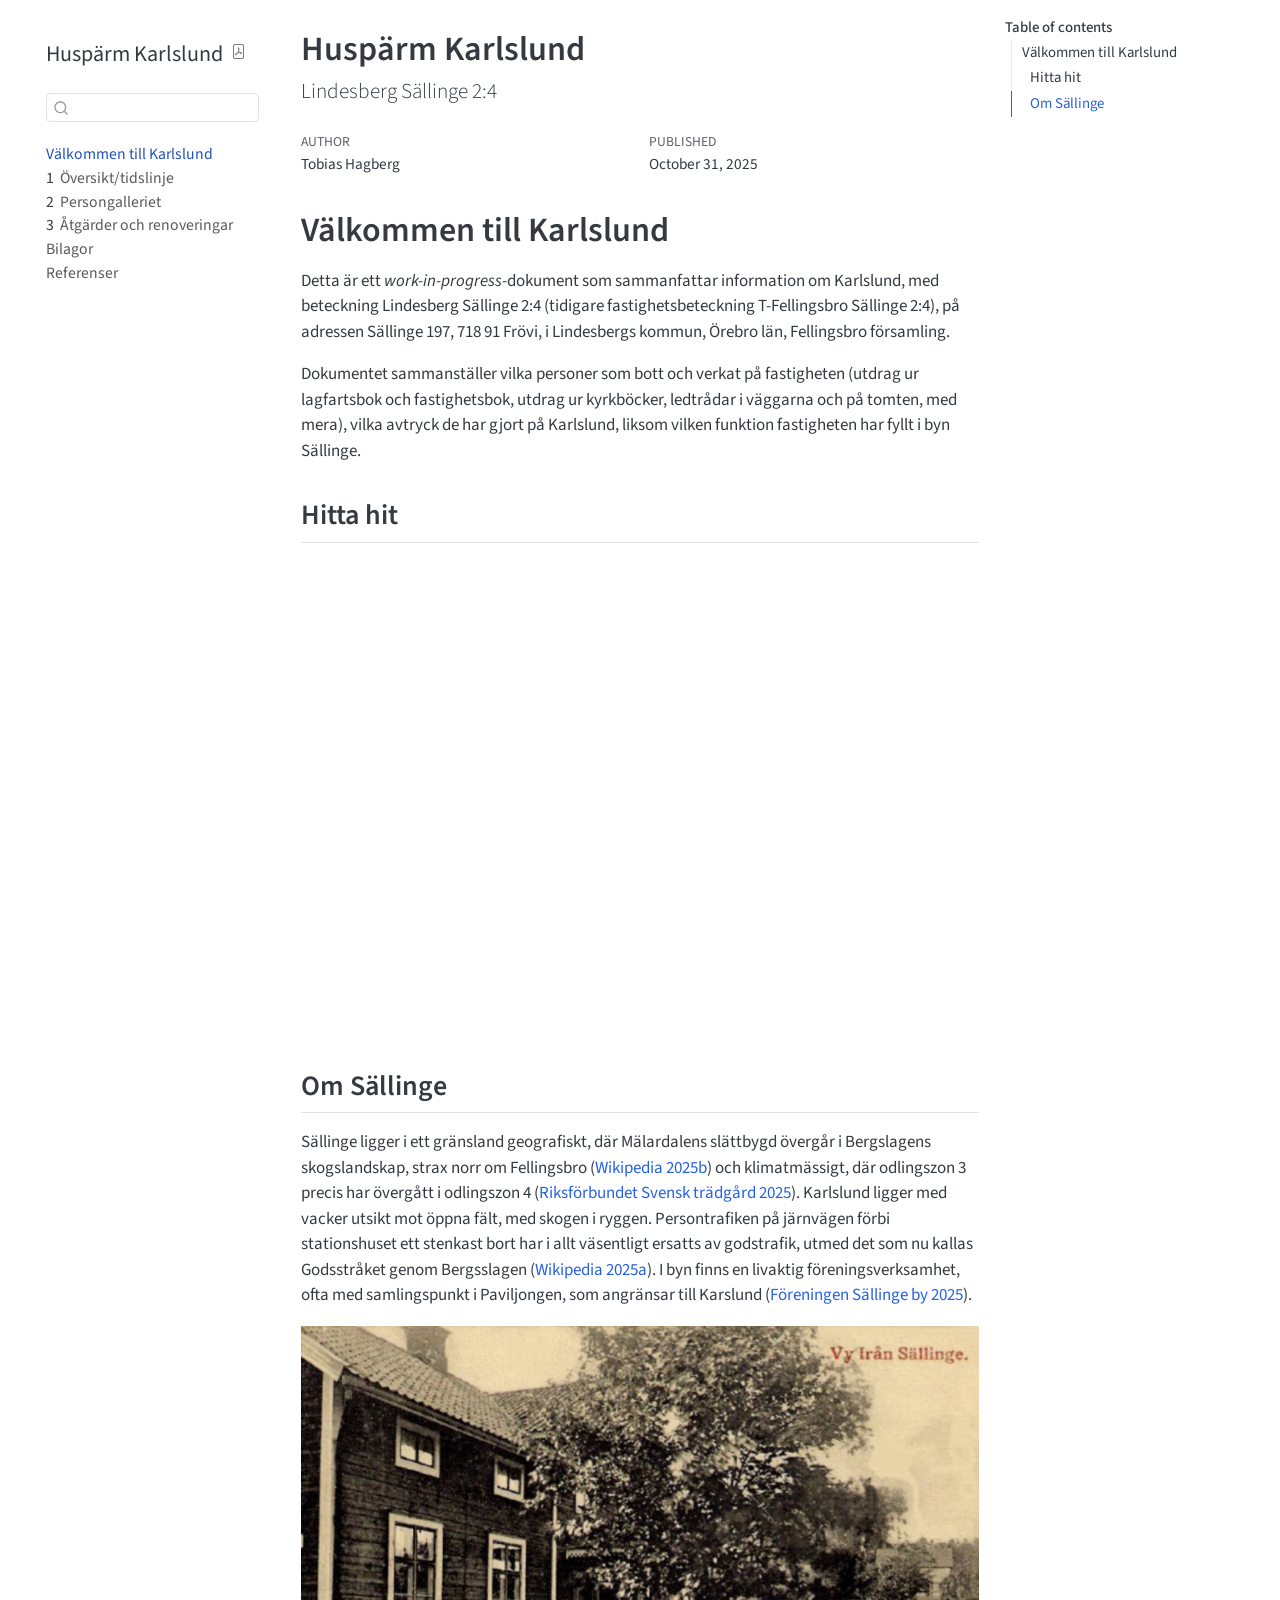
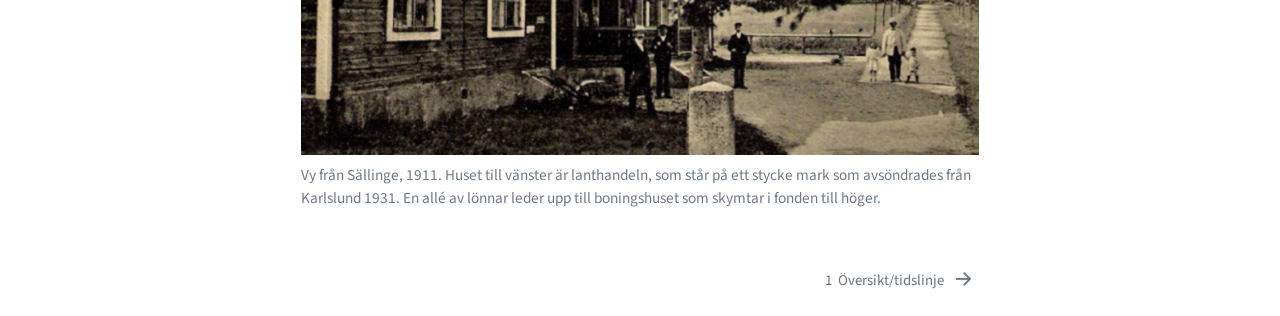
==== docs/index.html @ 137e84d1 "genererar ny docs" ====
<!DOCTYPE html>
<html xmlns="http://www.w3.org/1999/xhtml" lang="en" xml:lang="en"><head>

<meta charset="utf-8">
<meta name="generator" content="quarto-1.8.25">

<meta name="viewport" content="width=device-width, initial-scale=1.0, user-scalable=yes">

<meta name="author" content="Tobias Hagberg">
<meta name="dcterms.date" content="2025-10-31">

<title>Huspärm Karlslund</title>
<style>
code{white-space: pre-wrap;}
span.smallcaps{font-variant: small-caps;}
div.columns{display: flex; gap: min(4vw, 1.5em);}
div.column{flex: auto; overflow-x: auto;}
div.hanging-indent{margin-left: 1.5em; text-indent: -1.5em;}
ul.task-list{list-style: none;}
ul.task-list li input[type="checkbox"] {
  width: 0.8em;
  margin: 0 0.8em 0.2em -1em; /* quarto-specific, see https://github.com/quarto-dev/quarto-cli/issues/4556 */ 
  vertical-align: middle;
}
/* CSS for citations */
div.csl-bib-body { }
div.csl-entry {
  clear: both;
  margin-bottom: 0em;
}
.hanging-indent div.csl-entry {
  margin-left:2em;
  text-indent:-2em;
}
div.csl-left-margin {
  min-width:2em;
  float:left;
}
div.csl-right-inline {
  margin-left:2em;
  padding-left:1em;
}
div.csl-indent {
  margin-left: 2em;
}</style>


<script src="site_libs/quarto-nav/quarto-nav.js"></script>
<script src="site_libs/quarto-nav/headroom.min.js"></script>
<script src="site_libs/clipboard/clipboard.min.js"></script>
<script src="site_libs/quarto-search/autocomplete.umd.js"></script>
<script src="site_libs/quarto-search/fuse.min.js"></script>
<script src="site_libs/quarto-search/quarto-search.js"></script>
<meta name="quarto:offset" content="./">
<link href="./summary.html" rel="next">
<script src="site_libs/quarto-html/quarto.js" type="module"></script>
<script src="site_libs/quarto-html/tabsets/tabsets.js" type="module"></script>
<script src="site_libs/quarto-html/axe/axe-check.js" type="module"></script>
<script src="site_libs/quarto-html/popper.min.js"></script>
<script src="site_libs/quarto-html/tippy.umd.min.js"></script>
<script src="site_libs/quarto-html/anchor.min.js"></script>
<link href="site_libs/quarto-html/tippy.css" rel="stylesheet">
<link href="site_libs/quarto-html/quarto-syntax-highlighting-7b89279ff1a6dce999919e0e67d4d9ec.css" rel="stylesheet" id="quarto-text-highlighting-styles">
<script src="site_libs/bootstrap/bootstrap.min.js"></script>
<link href="site_libs/bootstrap/bootstrap-icons.css" rel="stylesheet">
<link href="site_libs/bootstrap/bootstrap-0dd2bd5de344125cf763a379ddc3eb04.min.css" rel="stylesheet" append-hash="true" id="quarto-bootstrap" data-mode="light">
<script id="quarto-search-options" type="application/json">{
  "location": "sidebar",
  "copy-button": false,
  "collapse-after": 3,
  "panel-placement": "start",
  "type": "textbox",
  "limit": 50,
  "keyboard-shortcut": [
    "f",
    "/",
    "s"
  ],
  "show-item-context": false,
  "language": {
    "search-no-results-text": "No results",
    "search-matching-documents-text": "matching documents",
    "search-copy-link-title": "Copy link to search",
    "search-hide-matches-text": "Hide additional matches",
    "search-more-match-text": "more match in this document",
    "search-more-matches-text": "more matches in this document",
    "search-clear-button-title": "Clear",
    "search-text-placeholder": "",
    "search-detached-cancel-button-title": "Cancel",
    "search-submit-button-title": "Submit",
    "search-label": "Search"
  }
}</script>


</head>

<body class="nav-sidebar floating quarto-light">

<div id="quarto-search-results"></div>
  <header id="quarto-header" class="headroom fixed-top">
  <nav class="quarto-secondary-nav">
    <div class="container-fluid d-flex">
      <button type="button" class="quarto-btn-toggle btn" data-bs-toggle="collapse" role="button" data-bs-target=".quarto-sidebar-collapse-item" aria-controls="quarto-sidebar" aria-expanded="false" aria-label="Toggle sidebar navigation" onclick="if (window.quartoToggleHeadroom) { window.quartoToggleHeadroom(); }">
        <i class="bi bi-layout-text-sidebar-reverse"></i>
      </button>
        <nav class="quarto-page-breadcrumbs" aria-label="breadcrumb"><ol class="breadcrumb"><li class="breadcrumb-item"><a href="./index.html">Välkommen till Karlslund</a></li></ol></nav>
        <a class="flex-grow-1" role="navigation" data-bs-toggle="collapse" data-bs-target=".quarto-sidebar-collapse-item" aria-controls="quarto-sidebar" aria-expanded="false" aria-label="Toggle sidebar navigation" onclick="if (window.quartoToggleHeadroom) { window.quartoToggleHeadroom(); }">      
        </a>
      <button type="button" class="btn quarto-search-button" aria-label="Search" onclick="window.quartoOpenSearch();">
        <i class="bi bi-search"></i>
      </button>
    </div>
  </nav>
</header>
<!-- content -->
<div id="quarto-content" class="quarto-container page-columns page-rows-contents page-layout-article">
<!-- sidebar -->
  <nav id="quarto-sidebar" class="sidebar collapse collapse-horizontal quarto-sidebar-collapse-item sidebar-navigation floating overflow-auto">
    <div class="pt-lg-2 mt-2 text-left sidebar-header sidebar-header-stacked">
      <a href="./index.html" class="sidebar-logo-link">
      </a>
    <div class="sidebar-title mb-0 py-0">
      <a href="./">Huspärm Karlslund</a> 
        <div class="sidebar-tools-main">
    <a href="./Huspärm-Karlslund.pdf" title="Download PDF" class="quarto-navigation-tool px-1" aria-label="Download PDF"><i class="bi bi-file-pdf"></i></a>
</div>
    </div>
      </div>
        <div class="mt-2 flex-shrink-0 align-items-center">
        <div class="sidebar-search">
        <div id="quarto-search" class="" title="Search"></div>
        </div>
        </div>
    <div class="sidebar-menu-container"> 
    <ul class="list-unstyled mt-1">
        <li class="sidebar-item">
  <div class="sidebar-item-container"> 
  <a href="./index.html" class="sidebar-item-text sidebar-link active">
 <span class="menu-text">Välkommen till Karlslund</span></a>
  </div>
</li>
        <li class="sidebar-item">
  <div class="sidebar-item-container"> 
  <a href="./summary.html" class="sidebar-item-text sidebar-link">
 <span class="menu-text"><span class="chapter-number">1</span>&nbsp; <span class="chapter-title">Översikt/tidslinje</span></span></a>
  </div>
</li>
        <li class="sidebar-item">
  <div class="sidebar-item-container"> 
  <a href="./persongalleri.html" class="sidebar-item-text sidebar-link">
 <span class="menu-text"><span class="chapter-number">2</span>&nbsp; <span class="chapter-title">Persongalleriet</span></span></a>
  </div>
</li>
        <li class="sidebar-item">
  <div class="sidebar-item-container"> 
  <a href="./renovering.html" class="sidebar-item-text sidebar-link">
 <span class="menu-text"><span class="chapter-number">3</span>&nbsp; <span class="chapter-title">Åtgärder och renoveringar</span></span></a>
  </div>
</li>
        <li class="sidebar-item">
  <div class="sidebar-item-container"> 
  <a href="./bilagor.html" class="sidebar-item-text sidebar-link">
 <span class="menu-text">Bilagor</span></a>
  </div>
</li>
        <li class="sidebar-item">
  <div class="sidebar-item-container"> 
  <a href="./references.html" class="sidebar-item-text sidebar-link">
 <span class="menu-text">Referenser</span></a>
  </div>
</li>
    </ul>
    </div>
</nav>
<div id="quarto-sidebar-glass" class="quarto-sidebar-collapse-item" data-bs-toggle="collapse" data-bs-target=".quarto-sidebar-collapse-item"></div>
<!-- margin-sidebar -->
    <div id="quarto-margin-sidebar" class="sidebar margin-sidebar">
        <nav id="TOC" role="doc-toc" class="toc-active">
    <h2 id="toc-title">Table of contents</h2>
   
  <ul>
  <li><a href="#välkommen-till-karlslund" id="toc-välkommen-till-karlslund" class="nav-link active" data-scroll-target="#välkommen-till-karlslund">Välkommen till Karlslund</a>
  <ul class="collapse">
  <li><a href="#hitta-hit" id="toc-hitta-hit" class="nav-link" data-scroll-target="#hitta-hit">Hitta hit</a></li>
  <li><a href="#om-sällinge" id="toc-om-sällinge" class="nav-link" data-scroll-target="#om-sällinge">Om Sällinge</a></li>
  </ul></li>
  </ul>
</nav>
    </div>
<!-- main -->
<main class="content" id="quarto-document-content">

<header id="title-block-header" class="quarto-title-block default">
<div class="quarto-title">
<h1 class="title">Huspärm Karlslund</h1>
<p class="subtitle lead">Lindesberg Sällinge 2:4</p>
</div>



<div class="quarto-title-meta">

    <div>
    <div class="quarto-title-meta-heading">Author</div>
    <div class="quarto-title-meta-contents">
             <p>Tobias Hagberg </p>
          </div>
  </div>
    
    <div>
    <div class="quarto-title-meta-heading">Published</div>
    <div class="quarto-title-meta-contents">
      <p class="date">October 31, 2025</p>
    </div>
  </div>
  
    
  </div>
  


</header>


<section id="välkommen-till-karlslund" class="level1 unnumbered">
<h1 class="unnumbered">Välkommen till Karlslund</h1>
<p>Detta är ett <em>work-in-progress</em>-dokument som sammanfattar information om Karlslund, med beteckning Lindesberg Sällinge 2:4 (tidigare fastighetsbeteckning T-Fellingsbro Sällinge 2:4), på adressen Sällinge 197, 718 91 Frövi, i Lindesbergs kommun, Örebro län, Fellingsbro församling.</p>
<p>Dokumentet sammanställer vilka personer som bott och verkat på fastigheten (utdrag ur lagfartsbok och fastighetsbok, utdrag ur kyrkböcker, ledtrådar i väggarna och på tomten, med mera), vilka avtryck de har gjort på Karlslund, liksom vilken funktion fastigheten har fyllt i byn Sällinge.</p>
<section id="hitta-hit" class="level2">
<h2 class="anchored" data-anchor-id="hitta-hit">Hitta hit</h2>
<iframe src="https://www.google.com/maps/embed?pb=!1m18!1m12!1m3!1d2023.4321829736912!2d15.491054977289245!3d59.52589117471012!2m3!1f0!2f0!3f0!3m2!1i1024!2i768!4f13.1!3m3!1m2!1s0x465c312849762a61%3A0x6f10d16b6238a952!2sS%C3%A4llinge%20197%2C%20718%2091%20Fr%C3%B6vi!5e0!3m2!1ssv!2sse!4v1763308035509!5m2!1ssv!2sse" width="600" height="450" style="border:0;" allowfullscreen="" loading="lazy" referrerpolicy="no-referrer-when-downgrade">
</iframe>
</section>
<section id="om-sällinge" class="level2">
<h2 class="anchored" data-anchor-id="om-sällinge">Om Sällinge</h2>
<p>Sällinge ligger i ett gränsland geografiskt, där Mälardalens slättbygd övergår i Bergslagens skogslandskap, strax norr om Fellingsbro <span class="citation" data-cites="wikipedia">(<a href="references.html#ref-wikipedia" role="doc-biblioref">Wikipedia 2025b</a>)</span> och klimatmässigt, där odlingszon 3 precis har övergått i odlingszon 4 <span class="citation" data-cites="zonkartan">(<a href="references.html#ref-zonkartan" role="doc-biblioref">Riksförbundet Svensk trädgård 2025</a>)</span>. Karlslund ligger med vacker utsikt mot öppna fält, med skogen i ryggen. Persontrafiken på järnvägen förbi stationshuset ett stenkast bort har i allt väsentligt ersatts av godstrafik, utmed det som nu kallas Godsstråket genom Bergsslagen <span class="citation" data-cites="gods">(<a href="references.html#ref-gods" role="doc-biblioref">Wikipedia 2025a</a>)</span>. I byn finns en livaktig föreningsverksamhet, ofta med samlingspunkt i Paviljongen, som angränsar till Karslund <span class="citation" data-cites="paviljongen">(<a href="references.html#ref-paviljongen" role="doc-biblioref">Föreningen Sällinge by 2025</a>)</span>.</p>
<div class="quarto-figure quarto-figure-center">
<figure class="figure">
<p><img src="cover.png" class="img-fluid figure-img"></p>
<figcaption>Vy från Sällinge, 1911. Huset till vänster är lanthandeln, som står på ett stycke mark som avsöndrades från Karlslund 1931. En allé av lönnar leder upp till boningshuset som skymtar i fonden till höger.</figcaption>
</figure>
</div>


<div id="refs" class="references csl-bib-body hanging-indent" data-entry-spacing="0" role="list" style="display: none">
<div id="ref-paviljongen" class="csl-entry" role="listitem">
Föreningen Sällinge by. 2025. <span>“Sällinge by – Natur, Kultur, Fritid.”</span> <a href="https://www.sallingeby.se/">https://www.sallingeby.se/</a>.
</div>
<div id="ref-zonkartan" class="csl-entry" role="listitem">
Riksförbundet Svensk trädgård. 2025. <span>“Digitala Zonkartan – Hitta Din Odlingszon!”</span> <a href="https://svensktradgard.se/tradgardsrad/zonkartan/digitala-zonkartan/">https://svensktradgard.se/tradgardsrad/zonkartan/digitala-zonkartan/</a>.
</div>
<div id="ref-gods" class="csl-entry" role="listitem">
Wikipedia. 2025a. <span>“Godsstråket Genom Bergslagen – Wikipedia<span>,</span>”</span> <a href="https:////sv.wikipedia.org/w/index.php?title=Godsstr%C3%A5ket_genom_Bergslagen&amp;oldid=57852558">//sv.wikipedia.org/w/index.php?title=Godsstr%C3%A5ket_genom_Bergslagen&amp;oldid=57852558</a>.
</div>
<div id="ref-wikipedia" class="csl-entry" role="listitem">
———. 2025b. <span>“Sällinge – Wikipedia<span>,</span>”</span> <a href="https:////sv.wikipedia.org/w/index.php?title=S%C3%A4llinge&amp;oldid=57843366">//sv.wikipedia.org/w/index.php?title=S%C3%A4llinge&amp;oldid=57843366</a>.
</div>
</div>
</section>
</section>

</main> <!-- /main -->
<script id="quarto-html-after-body" type="application/javascript">
  window.document.addEventListener("DOMContentLoaded", function (event) {
    const icon = "";
    const anchorJS = new window.AnchorJS();
    anchorJS.options = {
      placement: 'right',
      icon: icon
    };
    anchorJS.add('.anchored');
    const isCodeAnnotation = (el) => {
      for (const clz of el.classList) {
        if (clz.startsWith('code-annotation-')) {                     
          return true;
        }
      }
      return false;
    }
    const onCopySuccess = function(e) {
      // button target
      const button = e.trigger;
      // don't keep focus
      button.blur();
      // flash "checked"
      button.classList.add('code-copy-button-checked');
      var currentTitle = button.getAttribute("title");
      button.setAttribute("title", "Copied!");
      let tooltip;
      if (window.bootstrap) {
        button.setAttribute("data-bs-toggle", "tooltip");
        button.setAttribute("data-bs-placement", "left");
        button.setAttribute("data-bs-title", "Copied!");
        tooltip = new bootstrap.Tooltip(button, 
          { trigger: "manual", 
            customClass: "code-copy-button-tooltip",
            offset: [0, -8]});
        tooltip.show();    
      }
      setTimeout(function() {
        if (tooltip) {
          tooltip.hide();
          button.removeAttribute("data-bs-title");
          button.removeAttribute("data-bs-toggle");
          button.removeAttribute("data-bs-placement");
        }
        button.setAttribute("title", currentTitle);
        button.classList.remove('code-copy-button-checked');
      }, 1000);
      // clear code selection
      e.clearSelection();
    }
    const getTextToCopy = function(trigger) {
      const outerScaffold = trigger.parentElement.cloneNode(true);
      const codeEl = outerScaffold.querySelector('code');
      for (const childEl of codeEl.children) {
        if (isCodeAnnotation(childEl)) {
          childEl.remove();
        }
      }
      return codeEl.innerText;
    }
    const clipboard = new window.ClipboardJS('.code-copy-button:not([data-in-quarto-modal])', {
      text: getTextToCopy
    });
    clipboard.on('success', onCopySuccess);
    if (window.document.getElementById('quarto-embedded-source-code-modal')) {
      const clipboardModal = new window.ClipboardJS('.code-copy-button[data-in-quarto-modal]', {
        text: getTextToCopy,
        container: window.document.getElementById('quarto-embedded-source-code-modal')
      });
      clipboardModal.on('success', onCopySuccess);
    }
      var localhostRegex = new RegExp(/^(?:http|https):\/\/localhost\:?[0-9]*\//);
      var mailtoRegex = new RegExp(/^mailto:/);
        var filterRegex = new RegExp('/' + window.location.host + '/');
      var isInternal = (href) => {
          return filterRegex.test(href) || localhostRegex.test(href) || mailtoRegex.test(href);
      }
      // Inspect non-navigation links and adorn them if external
     var links = window.document.querySelectorAll('a[href]:not(.nav-link):not(.navbar-brand):not(.toc-action):not(.sidebar-link):not(.sidebar-item-toggle):not(.pagination-link):not(.no-external):not([aria-hidden]):not(.dropdown-item):not(.quarto-navigation-tool):not(.about-link)');
      for (var i=0; i<links.length; i++) {
        const link = links[i];
        if (!isInternal(link.href)) {
          // undo the damage that might have been done by quarto-nav.js in the case of
          // links that we want to consider external
          if (link.dataset.originalHref !== undefined) {
            link.href = link.dataset.originalHref;
          }
        }
      }
    function tippyHover(el, contentFn, onTriggerFn, onUntriggerFn) {
      const config = {
        allowHTML: true,
        maxWidth: 500,
        delay: 100,
        arrow: false,
        appendTo: function(el) {
            return el.parentElement;
        },
        interactive: true,
        interactiveBorder: 10,
        theme: 'quarto',
        placement: 'bottom-start',
      };
      if (contentFn) {
        config.content = contentFn;
      }
      if (onTriggerFn) {
        config.onTrigger = onTriggerFn;
      }
      if (onUntriggerFn) {
        config.onUntrigger = onUntriggerFn;
      }
      window.tippy(el, config); 
    }
    const noterefs = window.document.querySelectorAll('a[role="doc-noteref"]');
    for (var i=0; i<noterefs.length; i++) {
      const ref = noterefs[i];
      tippyHover(ref, function() {
        // use id or data attribute instead here
        let href = ref.getAttribute('data-footnote-href') || ref.getAttribute('href');
        try { href = new URL(href).hash; } catch {}
        const id = href.replace(/^#\/?/, "");
        const note = window.document.getElementById(id);
        if (note) {
          return note.innerHTML;
        } else {
          return "";
        }
      });
    }
    const xrefs = window.document.querySelectorAll('a.quarto-xref');
    const processXRef = (id, note) => {
      // Strip column container classes
      const stripColumnClz = (el) => {
        el.classList.remove("page-full", "page-columns");
        if (el.children) {
          for (const child of el.children) {
            stripColumnClz(child);
          }
        }
      }
      stripColumnClz(note)
      if (id === null || id.startsWith('sec-')) {
        // Special case sections, only their first couple elements
        const container = document.createElement("div");
        if (note.children && note.children.length > 2) {
          container.appendChild(note.children[0].cloneNode(true));
          for (let i = 1; i < note.children.length; i++) {
            const child = note.children[i];
            if (child.tagName === "P" && child.innerText === "") {
              continue;
            } else {
              container.appendChild(child.cloneNode(true));
              break;
            }
          }
          if (window.Quarto?.typesetMath) {
            window.Quarto.typesetMath(container);
          }
          return container.innerHTML
        } else {
          if (window.Quarto?.typesetMath) {
            window.Quarto.typesetMath(note);
          }
          return note.innerHTML;
        }
      } else {
        // Remove any anchor links if they are present
        const anchorLink = note.querySelector('a.anchorjs-link');
        if (anchorLink) {
          anchorLink.remove();
        }
        if (window.Quarto?.typesetMath) {
          window.Quarto.typesetMath(note);
        }
        if (note.classList.contains("callout")) {
          return note.outerHTML;
        } else {
          return note.innerHTML;
        }
      }
    }
    for (var i=0; i<xrefs.length; i++) {
      const xref = xrefs[i];
      tippyHover(xref, undefined, function(instance) {
        instance.disable();
        let url = xref.getAttribute('href');
        let hash = undefined; 
        if (url.startsWith('#')) {
          hash = url;
        } else {
          try { hash = new URL(url).hash; } catch {}
        }
        if (hash) {
          const id = hash.replace(/^#\/?/, "");
          const note = window.document.getElementById(id);
          if (note !== null) {
            try {
              const html = processXRef(id, note.cloneNode(true));
              instance.setContent(html);
            } finally {
              instance.enable();
              instance.show();
            }
          } else {
            // See if we can fetch this
            fetch(url.split('#')[0])
            .then(res => res.text())
            .then(html => {
              const parser = new DOMParser();
              const htmlDoc = parser.parseFromString(html, "text/html");
              const note = htmlDoc.getElementById(id);
              if (note !== null) {
                const html = processXRef(id, note);
                instance.setContent(html);
              } 
            }).finally(() => {
              instance.enable();
              instance.show();
            });
          }
        } else {
          // See if we can fetch a full url (with no hash to target)
          // This is a special case and we should probably do some content thinning / targeting
          fetch(url)
          .then(res => res.text())
          .then(html => {
            const parser = new DOMParser();
            const htmlDoc = parser.parseFromString(html, "text/html");
            const note = htmlDoc.querySelector('main.content');
            if (note !== null) {
              // This should only happen for chapter cross references
              // (since there is no id in the URL)
              // remove the first header
              if (note.children.length > 0 && note.children[0].tagName === "HEADER") {
                note.children[0].remove();
              }
              const html = processXRef(null, note);
              instance.setContent(html);
            } 
          }).finally(() => {
            instance.enable();
            instance.show();
          });
        }
      }, function(instance) {
      });
    }
        let selectedAnnoteEl;
        const selectorForAnnotation = ( cell, annotation) => {
          let cellAttr = 'data-code-cell="' + cell + '"';
          let lineAttr = 'data-code-annotation="' +  annotation + '"';
          const selector = 'span[' + cellAttr + '][' + lineAttr + ']';
          return selector;
        }
        const selectCodeLines = (annoteEl) => {
          const doc = window.document;
          const targetCell = annoteEl.getAttribute("data-target-cell");
          const targetAnnotation = annoteEl.getAttribute("data-target-annotation");
          const annoteSpan = window.document.querySelector(selectorForAnnotation(targetCell, targetAnnotation));
          const lines = annoteSpan.getAttribute("data-code-lines").split(",");
          const lineIds = lines.map((line) => {
            return targetCell + "-" + line;
          })
          let top = null;
          let height = null;
          let parent = null;
          if (lineIds.length > 0) {
              //compute the position of the single el (top and bottom and make a div)
              const el = window.document.getElementById(lineIds[0]);
              top = el.offsetTop;
              height = el.offsetHeight;
              parent = el.parentElement.parentElement;
            if (lineIds.length > 1) {
              const lastEl = window.document.getElementById(lineIds[lineIds.length - 1]);
              const bottom = lastEl.offsetTop + lastEl.offsetHeight;
              height = bottom - top;
            }
            if (top !== null && height !== null && parent !== null) {
              // cook up a div (if necessary) and position it 
              let div = window.document.getElementById("code-annotation-line-highlight");
              if (div === null) {
                div = window.document.createElement("div");
                div.setAttribute("id", "code-annotation-line-highlight");
                div.style.position = 'absolute';
                parent.appendChild(div);
              }
              div.style.top = top - 2 + "px";
              div.style.height = height + 4 + "px";
              div.style.left = 0;
              let gutterDiv = window.document.getElementById("code-annotation-line-highlight-gutter");
              if (gutterDiv === null) {
                gutterDiv = window.document.createElement("div");
                gutterDiv.setAttribute("id", "code-annotation-line-highlight-gutter");
                gutterDiv.style.position = 'absolute';
                const codeCell = window.document.getElementById(targetCell);
                const gutter = codeCell.querySelector('.code-annotation-gutter');
                gutter.appendChild(gutterDiv);
              }
              gutterDiv.style.top = top - 2 + "px";
              gutterDiv.style.height = height + 4 + "px";
            }
            selectedAnnoteEl = annoteEl;
          }
        };
        const unselectCodeLines = () => {
          const elementsIds = ["code-annotation-line-highlight", "code-annotation-line-highlight-gutter"];
          elementsIds.forEach((elId) => {
            const div = window.document.getElementById(elId);
            if (div) {
              div.remove();
            }
          });
          selectedAnnoteEl = undefined;
        };
          // Handle positioning of the toggle
      window.addEventListener(
        "resize",
        throttle(() => {
          elRect = undefined;
          if (selectedAnnoteEl) {
            selectCodeLines(selectedAnnoteEl);
          }
        }, 10)
      );
      function throttle(fn, ms) {
      let throttle = false;
      let timer;
        return (...args) => {
          if(!throttle) { // first call gets through
              fn.apply(this, args);
              throttle = true;
          } else { // all the others get throttled
              if(timer) clearTimeout(timer); // cancel #2
              timer = setTimeout(() => {
                fn.apply(this, args);
                timer = throttle = false;
              }, ms);
          }
        };
      }
        // Attach click handler to the DT
        const annoteDls = window.document.querySelectorAll('dt[data-target-cell]');
        for (const annoteDlNode of annoteDls) {
          annoteDlNode.addEventListener('click', (event) => {
            const clickedEl = event.target;
            if (clickedEl !== selectedAnnoteEl) {
              unselectCodeLines();
              const activeEl = window.document.querySelector('dt[data-target-cell].code-annotation-active');
              if (activeEl) {
                activeEl.classList.remove('code-annotation-active');
              }
              selectCodeLines(clickedEl);
              clickedEl.classList.add('code-annotation-active');
            } else {
              // Unselect the line
              unselectCodeLines();
              clickedEl.classList.remove('code-annotation-active');
            }
          });
        }
    const findCites = (el) => {
      const parentEl = el.parentElement;
      if (parentEl) {
        const cites = parentEl.dataset.cites;
        if (cites) {
          return {
            el,
            cites: cites.split(' ')
          };
        } else {
          return findCites(el.parentElement)
        }
      } else {
        return undefined;
      }
    };
    var bibliorefs = window.document.querySelectorAll('a[role="doc-biblioref"]');
    for (var i=0; i<bibliorefs.length; i++) {
      const ref = bibliorefs[i];
      const citeInfo = findCites(ref);
      if (citeInfo) {
        tippyHover(citeInfo.el, function() {
          var popup = window.document.createElement('div');
          citeInfo.cites.forEach(function(cite) {
            var citeDiv = window.document.createElement('div');
            citeDiv.classList.add('hanging-indent');
            citeDiv.classList.add('csl-entry');
            var biblioDiv = window.document.getElementById('ref-' + cite);
            if (biblioDiv) {
              citeDiv.innerHTML = biblioDiv.innerHTML;
            }
            popup.appendChild(citeDiv);
          });
          return popup.innerHTML;
        });
      }
    }
  });
  </script>
<nav class="page-navigation">
  <div class="nav-page nav-page-previous">
  </div>
  <div class="nav-page nav-page-next">
      <a href="./summary.html" class="pagination-link" aria-label="Översikt/tidslinje">
        <span class="nav-page-text"><span class="chapter-number">1</span>&nbsp; <span class="chapter-title">Översikt/tidslinje</span></span> <i class="bi bi-arrow-right-short"></i>
      </a>
  </div>
</nav>
</div> <!-- /content -->




</body></html>
---- docs/site_libs/quarto-html/tippy.css ----
.tippy-box[data-animation=fade][data-state=hidden]{opacity:0}[data-tippy-root]{max-width:calc(100vw - 10px)}.tippy-box{position:relative;background-color:#333;color:#fff;border-radius:4px;font-size:14px;line-height:1.4;white-space:normal;outline:0;transition-property:transform,visibility,opacity}.tippy-box[data-placement^=top]>.tippy-arrow{bottom:0}.tippy-box[data-placement^=top]>.tippy-arrow:before{bottom:-7px;left:0;border-width:8px 8px 0;border-top-color:initial;transform-origin:center top}.tippy-box[data-placement^=bottom]>.tippy-arrow{top:0}.tippy-box[data-placement^=bottom]>.tippy-arrow:before{top:-7px;left:0;border-width:0 8px 8px;border-bottom-color:initial;transform-origin:center bottom}.tippy-box[data-placement^=left]>.tippy-arrow{right:0}.tippy-box[data-placement^=left]>.tippy-arrow:before{border-width:8px 0 8px 8px;border-left-color:initial;right:-7px;transform-origin:center left}.tippy-box[data-placement^=right]>.tippy-arrow{left:0}.tippy-box[data-placement^=right]>.tippy-arrow:before{left:-7px;border-width:8px 8px 8px 0;border-right-color:initial;transform-origin:center right}.tippy-box[data-inertia][data-state=visible]{transition-timing-function:cubic-bezier(.54,1.5,.38,1.11)}.tippy-arrow{width:16px;height:16px;color:#333}.tippy-arrow:before{content:"";position:absolute;border-color:transparent;border-style:solid}.tippy-content{position:relative;padding:5px 9px;z-index:1}
---- docs/site_libs/quarto-html/quarto-syntax-highlighting-7b89279ff1a6dce999919e0e67d4d9ec.css ----
/* quarto syntax highlight colors */
:root {
  --quarto-hl-ot-color: #003B4F;
  --quarto-hl-at-color: #657422;
  --quarto-hl-ss-color: #20794D;
  --quarto-hl-an-color: #5E5E5E;
  --quarto-hl-fu-color: #4758AB;
  --quarto-hl-st-color: #20794D;
  --quarto-hl-cf-color: #003B4F;
  --quarto-hl-op-color: #5E5E5E;
  --quarto-hl-er-color: #AD0000;
  --quarto-hl-bn-color: #AD0000;
  --quarto-hl-al-color: #AD0000;
  --quarto-hl-va-color: #111111;
  --quarto-hl-bu-color: inherit;
  --quarto-hl-ex-color: inherit;
  --quarto-hl-pp-color: #AD0000;
  --quarto-hl-in-color: #5E5E5E;
  --quarto-hl-vs-color: #20794D;
  --quarto-hl-wa-color: #5E5E5E;
  --quarto-hl-do-color: #5E5E5E;
  --quarto-hl-im-color: #00769E;
  --quarto-hl-ch-color: #20794D;
  --quarto-hl-dt-color: #AD0000;
  --quarto-hl-fl-color: #AD0000;
  --quarto-hl-co-color: #5E5E5E;
  --quarto-hl-cv-color: #5E5E5E;
  --quarto-hl-cn-color: #8f5902;
  --quarto-hl-sc-color: #5E5E5E;
  --quarto-hl-dv-color: #AD0000;
  --quarto-hl-kw-color: #003B4F;
}

/* other quarto variables */
:root {
  --quarto-font-monospace: SFMono-Regular, Menlo, Monaco, Consolas, "Liberation Mono", "Courier New", monospace;
}

/* syntax highlight based on Pandoc's rules */
pre > code.sourceCode > span {
  color: #003B4F;
}

code.sourceCode > span {
  color: #003B4F;
}

div.sourceCode,
div.sourceCode pre.sourceCode {
  color: #003B4F;
}

/* Normal */
code span {
  color: #003B4F;
}

/* Alert */
code span.al {
  color: #AD0000;
  font-style: inherit;
}

/* Annotation */
code span.an {
  color: #5E5E5E;
  font-style: inherit;
}

/* Attribute */
code span.at {
  color: #657422;
  font-style: inherit;
}

/* BaseN */
code span.bn {
  color: #AD0000;
  font-style: inherit;
}

/* BuiltIn */
code span.bu {
  font-style: inherit;
}

/* ControlFlow */
code span.cf {
  color: #003B4F;
  font-weight: bold;
  font-style: inherit;
}

/* Char */
code span.ch {
  color: #20794D;
  font-style: inherit;
}

/* Constant */
code span.cn {
  color: #8f5902;
  font-style: inherit;
}

/* Comment */
code span.co {
  color: #5E5E5E;
  font-style: inherit;
}

/* CommentVar */
code span.cv {
  color: #5E5E5E;
  font-style: italic;
}

/* Documentation */
code span.do {
  color: #5E5E5E;
  font-style: italic;
}

/* DataType */
code span.dt {
  color: #AD0000;
  font-style: inherit;
}

/* DecVal */
code span.dv {
  color: #AD0000;
  font-style: inherit;
}

/* Error */
code span.er {
  color: #AD0000;
  font-style: inherit;
}

/* Extension */
code span.ex {
  font-style: inherit;
}

/* Float */
code span.fl {
  color: #AD0000;
  font-style: inherit;
}

/* Function */
code span.fu {
  color: #4758AB;
  font-style: inherit;
}

/* Import */
code span.im {
  color: #00769E;
  font-style: inherit;
}

/* Information */
code span.in {
  color: #5E5E5E;
  font-style: inherit;
}

/* Keyword */
code span.kw {
  color: #003B4F;
  font-weight: bold;
  font-style: inherit;
}

/* Operator */
code span.op {
  color: #5E5E5E;
  font-style: inherit;
}

/* Other */
code span.ot {
  color: #003B4F;
  font-style: inherit;
}

/* Preprocessor */
code span.pp {
  color: #AD0000;
  font-style: inherit;
}

/* SpecialChar */
code span.sc {
  color: #5E5E5E;
  font-style: inherit;
}

/* SpecialString */
code span.ss {
  color: #20794D;
  font-style: inherit;
}

/* String */
code span.st {
  color: #20794D;
  font-style: inherit;
}

/* Variable */
code span.va {
  color: #111111;
  font-style: inherit;
}

/* VerbatimString */
code span.vs {
  color: #20794D;
  font-style: inherit;
}

/* Warning */
code span.wa {
  color: #5E5E5E;
  font-style: italic;
}

.prevent-inlining {
  content: "</";
}

/*# sourceMappingURL=3944bc705cfaf4c80e56f77c5205168a.css.map */
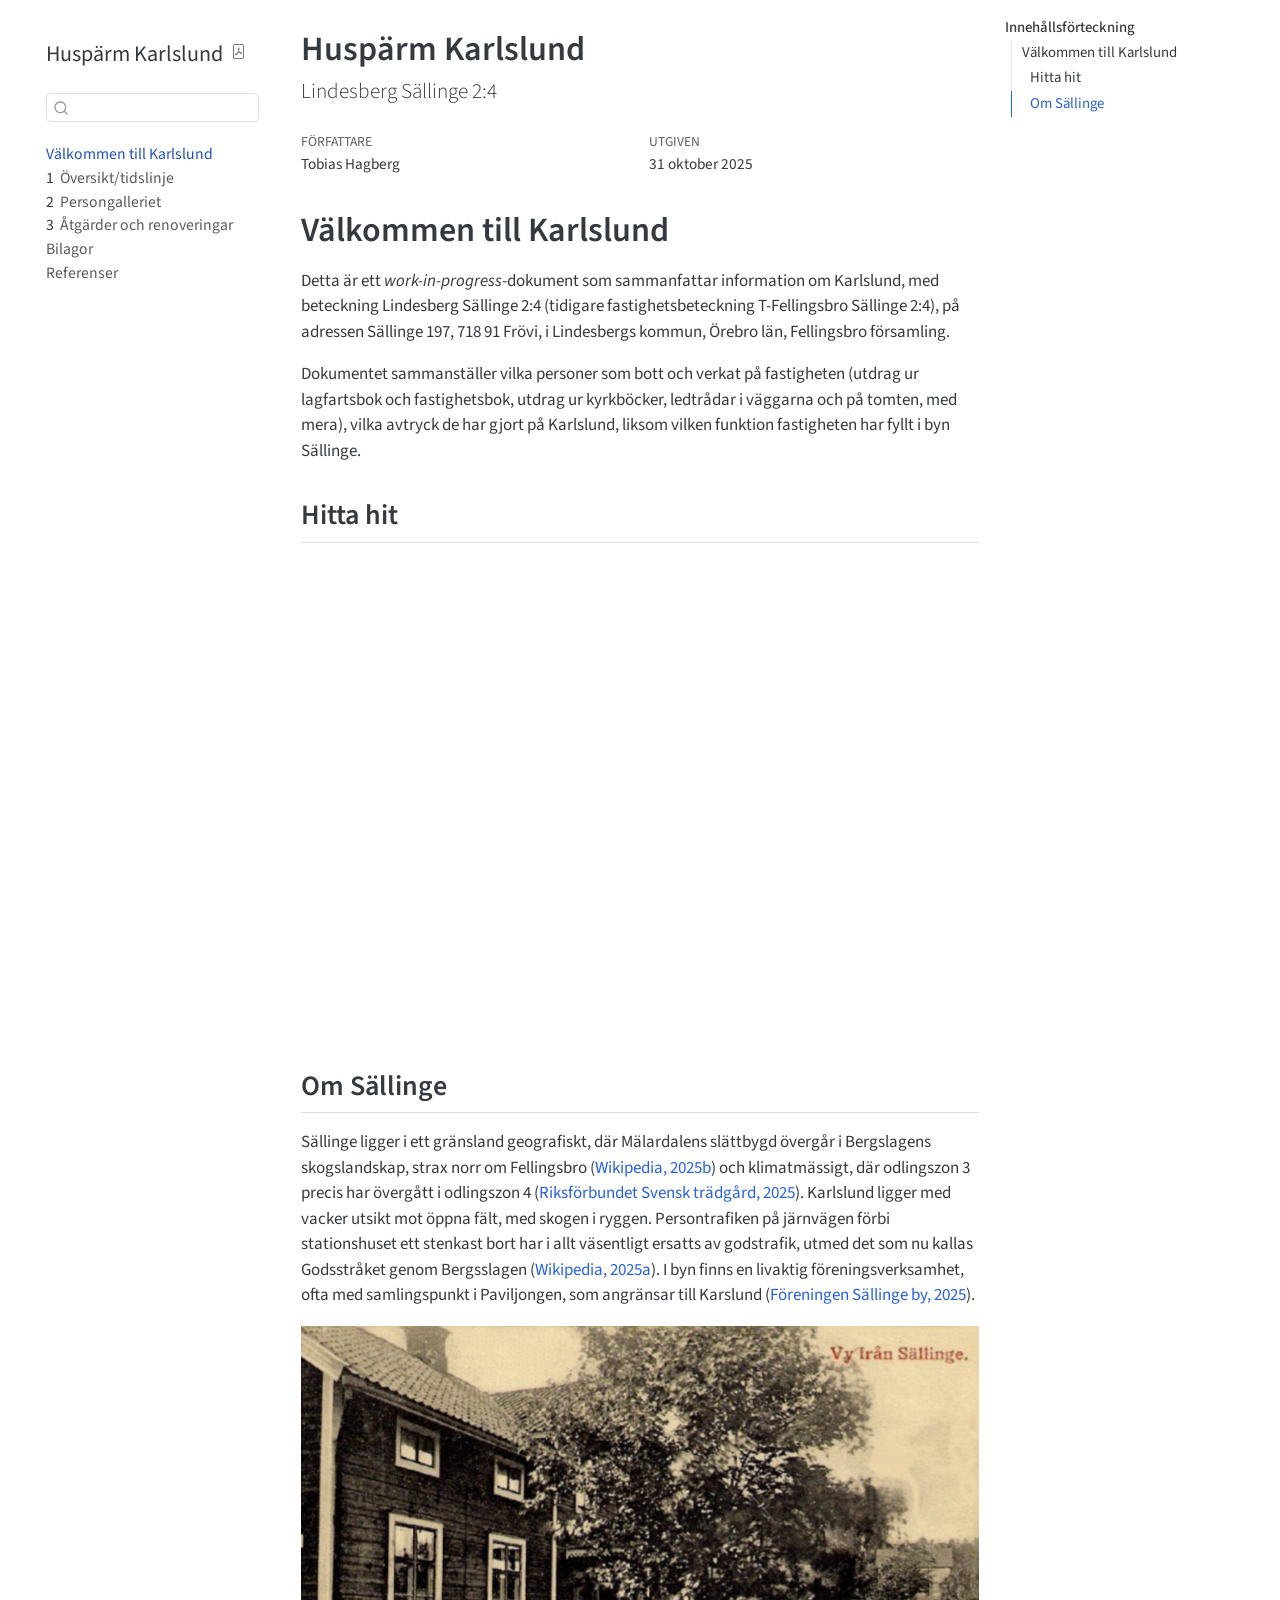
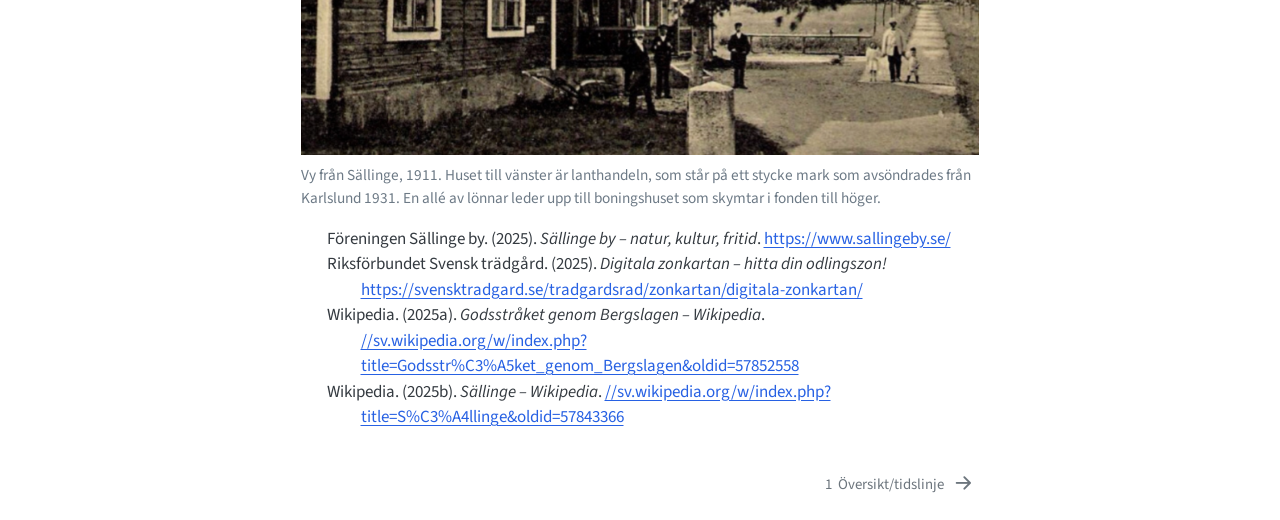
==== commit 6bc6d0f6: "genererar nya docs" ====
--- a/docs/index.html
+++ b/docs/index.html
@@ -1,5 +1,5 @@
 <!DOCTYPE html>
-<html xmlns="http://www.w3.org/1999/xhtml" lang="en" xml:lang="en"><head>
+<html xmlns="http://www.w3.org/1999/xhtml" lang="sv" xml:lang="sv"><head>
 
 <meta charset="utf-8">
 <meta name="generator" content="quarto-1.8.25">
@@ -7,7 +7,6 @@
 <meta name="viewport" content="width=device-width, initial-scale=1.0, user-scalable=yes">
 
 <meta name="author" content="Tobias Hagberg">
-<meta name="dcterms.date" content="2025-10-31">
 
 <title>Huspärm Karlslund</title>
 <style>
@@ -78,17 +77,17 @@
   ],
   "show-item-context": false,
   "language": {
-    "search-no-results-text": "No results",
-    "search-matching-documents-text": "matching documents",
-    "search-copy-link-title": "Copy link to search",
-    "search-hide-matches-text": "Hide additional matches",
-    "search-more-match-text": "more match in this document",
-    "search-more-matches-text": "more matches in this document",
-    "search-clear-button-title": "Clear",
+    "search-no-results-text": "Inget resultat",
+    "search-matching-documents-text": "matchande dokument",
+    "search-copy-link-title": "Kopiera länk för att söka",
+    "search-hide-matches-text": "Göm ytterligare resultat",
+    "search-more-match-text": "annat resultat i detta dokument",
+    "search-more-matches-text": "fler resultat i detta dokument",
+    "search-clear-button-title": "Rensa",
     "search-text-placeholder": "",
-    "search-detached-cancel-button-title": "Cancel",
-    "search-submit-button-title": "Submit",
-    "search-label": "Search"
+    "search-detached-cancel-button-title": "Avbryt",
+    "search-submit-button-title": "Verkställ",
+    "search-label": "Sök"
   }
 }</script>
 
@@ -101,13 +100,13 @@
   <header id="quarto-header" class="headroom fixed-top">
   <nav class="quarto-secondary-nav">
     <div class="container-fluid d-flex">
-      <button type="button" class="quarto-btn-toggle btn" data-bs-toggle="collapse" role="button" data-bs-target=".quarto-sidebar-collapse-item" aria-controls="quarto-sidebar" aria-expanded="false" aria-label="Toggle sidebar navigation" onclick="if (window.quartoToggleHeadroom) { window.quartoToggleHeadroom(); }">
+      <button type="button" class="quarto-btn-toggle btn" data-bs-toggle="collapse" role="button" data-bs-target=".quarto-sidebar-collapse-item" aria-controls="quarto-sidebar" aria-expanded="false" aria-label="Skifta sidonavigering" onclick="if (window.quartoToggleHeadroom) { window.quartoToggleHeadroom(); }">
         <i class="bi bi-layout-text-sidebar-reverse"></i>
       </button>
         <nav class="quarto-page-breadcrumbs" aria-label="breadcrumb"><ol class="breadcrumb"><li class="breadcrumb-item"><a href="./index.html">Välkommen till Karlslund</a></li></ol></nav>
-        <a class="flex-grow-1" role="navigation" data-bs-toggle="collapse" data-bs-target=".quarto-sidebar-collapse-item" aria-controls="quarto-sidebar" aria-expanded="false" aria-label="Toggle sidebar navigation" onclick="if (window.quartoToggleHeadroom) { window.quartoToggleHeadroom(); }">      
+        <a class="flex-grow-1" role="navigation" data-bs-toggle="collapse" data-bs-target=".quarto-sidebar-collapse-item" aria-controls="quarto-sidebar" aria-expanded="false" aria-label="Skifta sidonavigering" onclick="if (window.quartoToggleHeadroom) { window.quartoToggleHeadroom(); }">      
         </a>
-      <button type="button" class="btn quarto-search-button" aria-label="Search" onclick="window.quartoOpenSearch();">
+      <button type="button" class="btn quarto-search-button" aria-label="Sök" onclick="window.quartoOpenSearch();">
         <i class="bi bi-search"></i>
       </button>
     </div>
@@ -129,7 +128,7 @@
       </div>
         <div class="mt-2 flex-shrink-0 align-items-center">
         <div class="sidebar-search">
-        <div id="quarto-search" class="" title="Search"></div>
+        <div id="quarto-search" class="" title="Sök"></div>
         </div>
         </div>
     <div class="sidebar-menu-container"> 
@@ -177,7 +176,7 @@
 <!-- margin-sidebar -->
     <div id="quarto-margin-sidebar" class="sidebar margin-sidebar">
         <nav id="TOC" role="doc-toc" class="toc-active">
-    <h2 id="toc-title">Table of contents</h2>
+    <h2 id="toc-title">Innehållsförteckning</h2>
    
   <ul>
   <li><a href="#välkommen-till-karlslund" id="toc-välkommen-till-karlslund" class="nav-link active" data-scroll-target="#välkommen-till-karlslund">Välkommen till Karlslund</a>
@@ -202,16 +201,16 @@
 <div class="quarto-title-meta">
 
     <div>
-    <div class="quarto-title-meta-heading">Author</div>
+    <div class="quarto-title-meta-heading">Författare</div>
     <div class="quarto-title-meta-contents">
              <p>Tobias Hagberg </p>
           </div>
   </div>
     
     <div>
-    <div class="quarto-title-meta-heading">Published</div>
+    <div class="quarto-title-meta-heading">Utgiven</div>
     <div class="quarto-title-meta-contents">
-      <p class="date">October 31, 2025</p>
+      <p class="date">31 oktober 2025</p>
     </div>
   </div>
   
@@ -234,7 +233,7 @@
 </section>
 <section id="om-sällinge" class="level2">
 <h2 class="anchored" data-anchor-id="om-sällinge">Om Sällinge</h2>
-<p>Sällinge ligger i ett gränsland geografiskt, där Mälardalens slättbygd övergår i Bergslagens skogslandskap, strax norr om Fellingsbro <span class="citation" data-cites="wikipedia">(<a href="references.html#ref-wikipedia" role="doc-biblioref">Wikipedia 2025b</a>)</span> och klimatmässigt, där odlingszon 3 precis har övergått i odlingszon 4 <span class="citation" data-cites="zonkartan">(<a href="references.html#ref-zonkartan" role="doc-biblioref">Riksförbundet Svensk trädgård 2025</a>)</span>. Karlslund ligger med vacker utsikt mot öppna fält, med skogen i ryggen. Persontrafiken på järnvägen förbi stationshuset ett stenkast bort har i allt väsentligt ersatts av godstrafik, utmed det som nu kallas Godsstråket genom Bergsslagen <span class="citation" data-cites="gods">(<a href="references.html#ref-gods" role="doc-biblioref">Wikipedia 2025a</a>)</span>. I byn finns en livaktig föreningsverksamhet, ofta med samlingspunkt i Paviljongen, som angränsar till Karslund <span class="citation" data-cites="paviljongen">(<a href="references.html#ref-paviljongen" role="doc-biblioref">Föreningen Sällinge by 2025</a>)</span>.</p>
+<p>Sällinge ligger i ett gränsland geografiskt, där Mälardalens slättbygd övergår i Bergslagens skogslandskap, strax norr om Fellingsbro <span class="citation" data-cites="wikipedia">(<a href="#ref-wikipedia" role="doc-biblioref">Wikipedia, 2025b</a>)</span> och klimatmässigt, där odlingszon 3 precis har övergått i odlingszon 4 <span class="citation" data-cites="zonkartan">(<a href="#ref-zonkartan" role="doc-biblioref">Riksförbundet Svensk trädgård, 2025</a>)</span>. Karlslund ligger med vacker utsikt mot öppna fält, med skogen i ryggen. Persontrafiken på järnvägen förbi stationshuset ett stenkast bort har i allt väsentligt ersatts av godstrafik, utmed det som nu kallas Godsstråket genom Bergsslagen <span class="citation" data-cites="gods">(<a href="#ref-gods" role="doc-biblioref">Wikipedia, 2025a</a>)</span>. I byn finns en livaktig föreningsverksamhet, ofta med samlingspunkt i Paviljongen, som angränsar till Karslund <span class="citation" data-cites="paviljongen">(<a href="#ref-paviljongen" role="doc-biblioref">Föreningen Sällinge by, 2025</a>)</span>.</p>
 <div class="quarto-figure quarto-figure-center">
 <figure class="figure">
 <p><img src="cover.png" class="img-fluid figure-img"></p>
@@ -243,18 +242,18 @@
 </div>
 
 
-<div id="refs" class="references csl-bib-body hanging-indent" data-entry-spacing="0" role="list" style="display: none">
+<div id="refs" class="references csl-bib-body hanging-indent" data-entry-spacing="0" data-line-spacing="2" role="list">
 <div id="ref-paviljongen" class="csl-entry" role="listitem">
-Föreningen Sällinge by. 2025. <span>“Sällinge by – Natur, Kultur, Fritid.”</span> <a href="https://www.sallingeby.se/">https://www.sallingeby.se/</a>.
+Föreningen Sällinge by. (2025). <em><span>Sällinge by – natur, kultur, fritid</span></em>. <a href="https://www.sallingeby.se/">https://www.sallingeby.se/</a>
 </div>
 <div id="ref-zonkartan" class="csl-entry" role="listitem">
-Riksförbundet Svensk trädgård. 2025. <span>“Digitala Zonkartan – Hitta Din Odlingszon!”</span> <a href="https://svensktradgard.se/tradgardsrad/zonkartan/digitala-zonkartan/">https://svensktradgard.se/tradgardsrad/zonkartan/digitala-zonkartan/</a>.
+Riksförbundet Svensk trädgård. (2025). <em>Digitala zonkartan – hitta din odlingszon!</em> <a href="https://svensktradgard.se/tradgardsrad/zonkartan/digitala-zonkartan/">https://svensktradgard.se/tradgardsrad/zonkartan/digitala-zonkartan/</a>
 </div>
 <div id="ref-gods" class="csl-entry" role="listitem">
-Wikipedia. 2025a. <span>“Godsstråket Genom Bergslagen – Wikipedia<span>,</span>”</span> <a href="https:////sv.wikipedia.org/w/index.php?title=Godsstr%C3%A5ket_genom_Bergslagen&amp;oldid=57852558">//sv.wikipedia.org/w/index.php?title=Godsstr%C3%A5ket_genom_Bergslagen&amp;oldid=57852558</a>.
+Wikipedia. (2025a). <em><span>Godsstråket genom Bergslagen – Wikipedia</span></em>. <a href="https:////sv.wikipedia.org/w/index.php?title=Godsstr%C3%A5ket_genom_Bergslagen&amp;oldid=57852558">//sv.wikipedia.org/w/index.php?title=Godsstr%C3%A5ket_genom_Bergslagen&amp;oldid=57852558</a>
 </div>
 <div id="ref-wikipedia" class="csl-entry" role="listitem">
-———. 2025b. <span>“Sällinge – Wikipedia<span>,</span>”</span> <a href="https:////sv.wikipedia.org/w/index.php?title=S%C3%A4llinge&amp;oldid=57843366">//sv.wikipedia.org/w/index.php?title=S%C3%A4llinge&amp;oldid=57843366</a>.
+Wikipedia. (2025b). <em><span>Sällinge – Wikipedia</span></em>. <a href="https:////sv.wikipedia.org/w/index.php?title=S%C3%A4llinge&amp;oldid=57843366">//sv.wikipedia.org/w/index.php?title=S%C3%A4llinge&amp;oldid=57843366</a>
 </div>
 </div>
 </section>
@@ -286,12 +285,12 @@
       // flash "checked"
       button.classList.add('code-copy-button-checked');
       var currentTitle = button.getAttribute("title");
-      button.setAttribute("title", "Copied!");
+      button.setAttribute("title", "Kopierat!");
       let tooltip;
       if (window.bootstrap) {
         button.setAttribute("data-bs-toggle", "tooltip");
         button.setAttribute("data-bs-placement", "left");
-        button.setAttribute("data-bs-title", "Copied!");
+        button.setAttribute("data-bs-title", "Kopierat!");
         tooltip = new bootstrap.Tooltip(button, 
           { trigger: "manual", 
             customClass: "code-copy-button-tooltip",
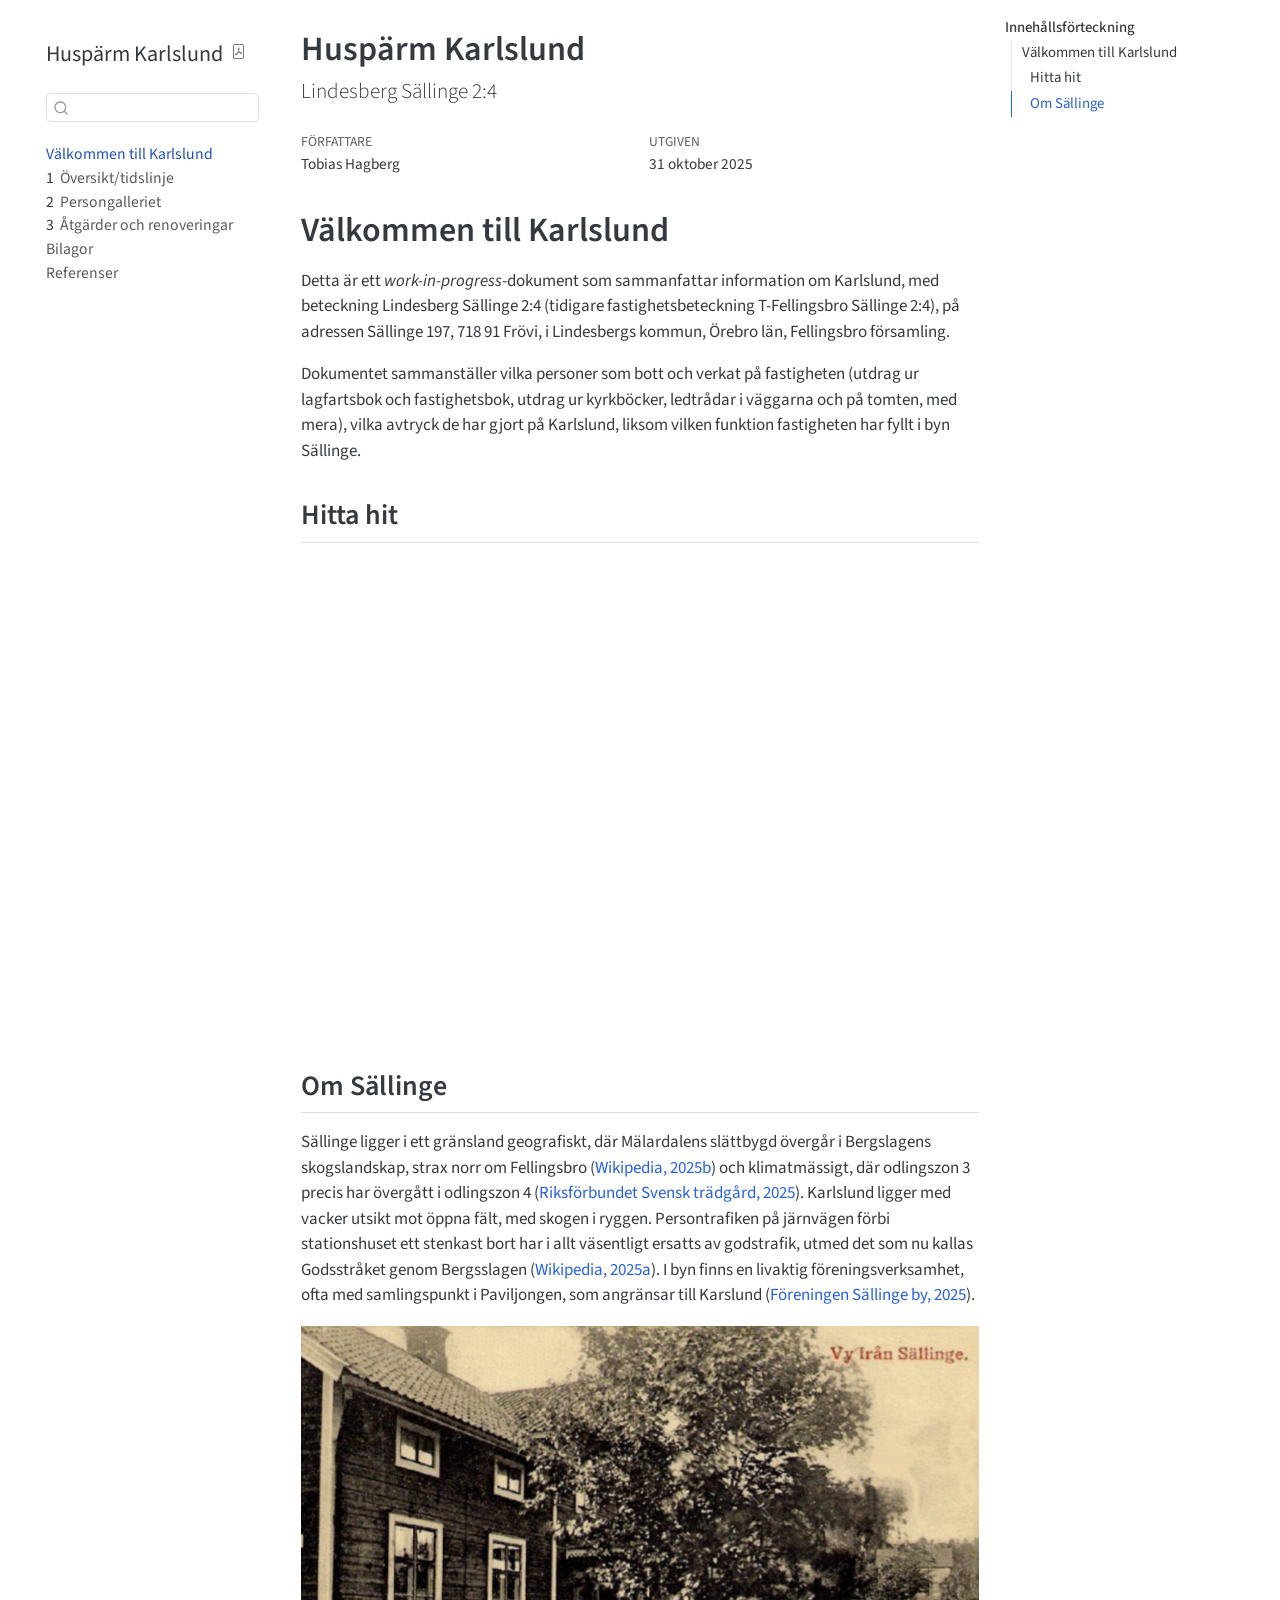
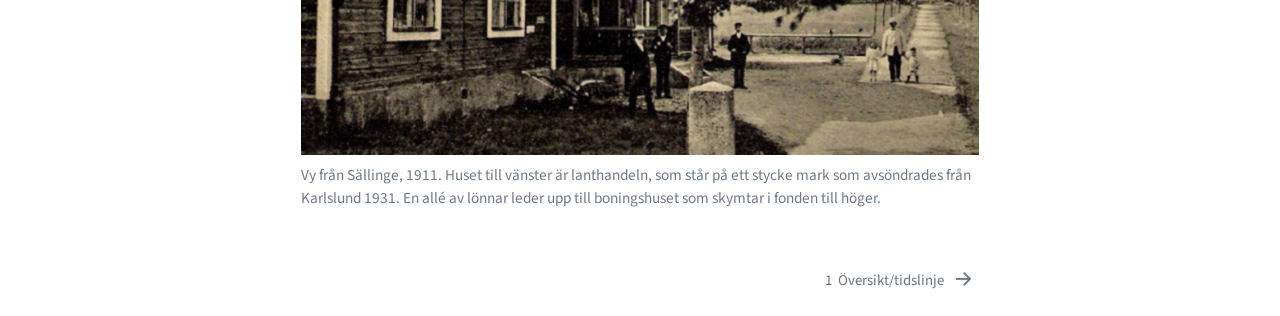
==== commit 51a9ce23: "genererar nya docs" ====
--- a/docs/index.html
+++ b/docs/index.html
@@ -233,7 +233,7 @@
 </section>
 <section id="om-sällinge" class="level2">
 <h2 class="anchored" data-anchor-id="om-sällinge">Om Sällinge</h2>
-<p>Sällinge ligger i ett gränsland geografiskt, där Mälardalens slättbygd övergår i Bergslagens skogslandskap, strax norr om Fellingsbro <span class="citation" data-cites="wikipedia">(<a href="#ref-wikipedia" role="doc-biblioref">Wikipedia, 2025b</a>)</span> och klimatmässigt, där odlingszon 3 precis har övergått i odlingszon 4 <span class="citation" data-cites="zonkartan">(<a href="#ref-zonkartan" role="doc-biblioref">Riksförbundet Svensk trädgård, 2025</a>)</span>. Karlslund ligger med vacker utsikt mot öppna fält, med skogen i ryggen. Persontrafiken på järnvägen förbi stationshuset ett stenkast bort har i allt väsentligt ersatts av godstrafik, utmed det som nu kallas Godsstråket genom Bergsslagen <span class="citation" data-cites="gods">(<a href="#ref-gods" role="doc-biblioref">Wikipedia, 2025a</a>)</span>. I byn finns en livaktig föreningsverksamhet, ofta med samlingspunkt i Paviljongen, som angränsar till Karslund <span class="citation" data-cites="paviljongen">(<a href="#ref-paviljongen" role="doc-biblioref">Föreningen Sällinge by, 2025</a>)</span>.</p>
+<p>Sällinge ligger i ett gränsland geografiskt, där Mälardalens slättbygd övergår i Bergslagens skogslandskap, strax norr om Fellingsbro <span class="citation" data-cites="wikipedia">(<a href="references.html#ref-wikipedia" role="doc-biblioref">Wikipedia, 2025b</a>)</span> och klimatmässigt, där odlingszon 3 precis har övergått i odlingszon 4 <span class="citation" data-cites="zonkartan">(<a href="references.html#ref-zonkartan" role="doc-biblioref">Riksförbundet Svensk trädgård, 2025</a>)</span>. Karlslund ligger med vacker utsikt mot öppna fält, med skogen i ryggen. Persontrafiken på järnvägen förbi stationshuset ett stenkast bort har i allt väsentligt ersatts av godstrafik, utmed det som nu kallas Godsstråket genom Bergsslagen <span class="citation" data-cites="gods">(<a href="references.html#ref-gods" role="doc-biblioref">Wikipedia, 2025a</a>)</span>. I byn finns en livaktig föreningsverksamhet, ofta med samlingspunkt i Paviljongen, som angränsar till Karslund <span class="citation" data-cites="paviljongen">(<a href="references.html#ref-paviljongen" role="doc-biblioref">Föreningen Sällinge by, 2025</a>)</span>.</p>
 <div class="quarto-figure quarto-figure-center">
 <figure class="figure">
 <p><img src="cover.png" class="img-fluid figure-img"></p>
@@ -242,7 +242,7 @@
 </div>
 
 
-<div id="refs" class="references csl-bib-body hanging-indent" data-entry-spacing="0" data-line-spacing="2" role="list">
+<div id="refs" class="references csl-bib-body hanging-indent" data-entry-spacing="0" data-line-spacing="2" role="list" style="display: none">
 <div id="ref-paviljongen" class="csl-entry" role="listitem">
 Föreningen Sällinge by. (2025). <em><span>Sällinge by – natur, kultur, fritid</span></em>. <a href="https://www.sallingeby.se/">https://www.sallingeby.se/</a>
 </div>
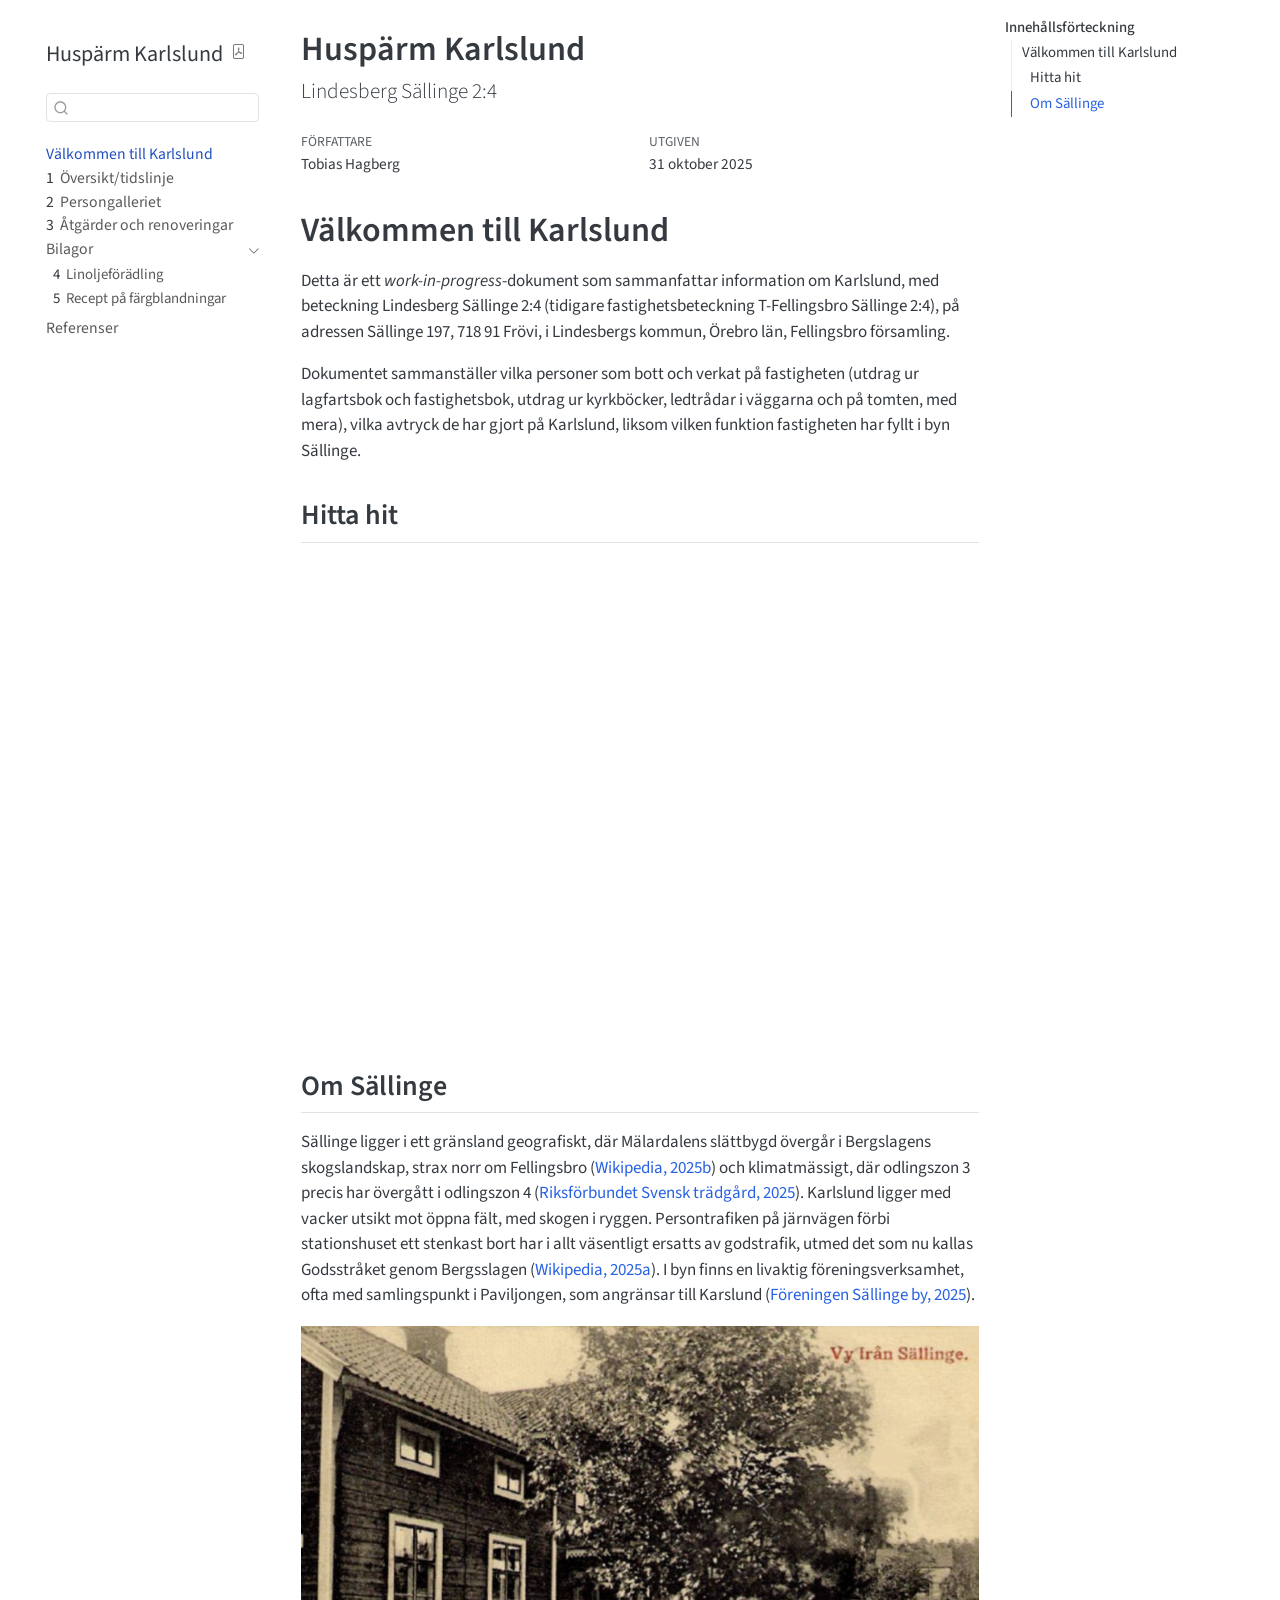
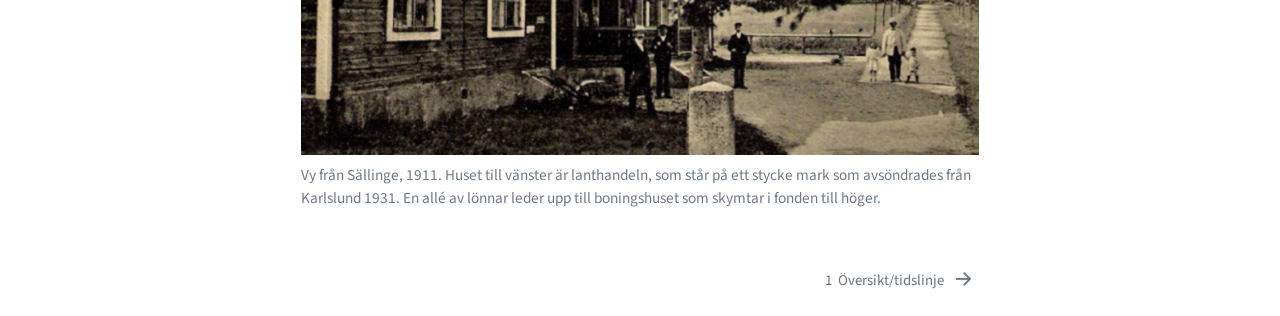
==== commit cadd3f67: "lägger till dokument om färgtillverkning" ====
--- a/docs/index.html
+++ b/docs/index.html
@@ -157,12 +157,29 @@
  <span class="menu-text"><span class="chapter-number">3</span>&nbsp; <span class="chapter-title">Åtgärder och renoveringar</span></span></a>
   </div>
 </li>
-        <li class="sidebar-item">
+        <li class="sidebar-item sidebar-item-section">
+      <div class="sidebar-item-container"> 
+            <a href="./bilagor.html" class="sidebar-item-text sidebar-link">
+ <span class="menu-text">Bilagor</span></a>
+          <a class="sidebar-item-toggle text-start" data-bs-toggle="collapse" data-bs-target="#quarto-sidebar-section-1" role="navigation" aria-expanded="true" aria-label="Skifta sektion">
+            <i class="bi bi-chevron-right ms-2"></i>
+          </a> 
+      </div>
+      <ul id="quarto-sidebar-section-1" class="collapse list-unstyled sidebar-section depth1 show">  
+          <li class="sidebar-item">
   <div class="sidebar-item-container"> 
-  <a href="./bilagor.html" class="sidebar-item-text sidebar-link">
- <span class="menu-text">Bilagor</span></a>
+  <a href="./linoljeförädling.html" class="sidebar-item-text sidebar-link">
+ <span class="menu-text"><span class="chapter-number">4</span>&nbsp; <span class="chapter-title">Linoljeförädling</span></span></a>
   </div>
 </li>
+          <li class="sidebar-item">
+  <div class="sidebar-item-container"> 
+  <a href="./färgtillverkning.html" class="sidebar-item-text sidebar-link">
+ <span class="menu-text"><span class="chapter-number">5</span>&nbsp; <span class="chapter-title">Recept på färgblandningar</span></span></a>
+  </div>
+</li>
+      </ul>
+  </li>
         <li class="sidebar-item">
   <div class="sidebar-item-container"> 
   <a href="./references.html" class="sidebar-item-text sidebar-link">
@@ -175,7 +192,7 @@
 <div id="quarto-sidebar-glass" class="quarto-sidebar-collapse-item" data-bs-toggle="collapse" data-bs-target=".quarto-sidebar-collapse-item"></div>
 <!-- margin-sidebar -->
     <div id="quarto-margin-sidebar" class="sidebar margin-sidebar">
-        <nav id="TOC" role="doc-toc" class="toc-active">
+        <nav id="TOC" role="doc-toc" class="toc-active" data-toc-expanded="3">
     <h2 id="toc-title">Innehållsförteckning</h2>
    
   <ul>
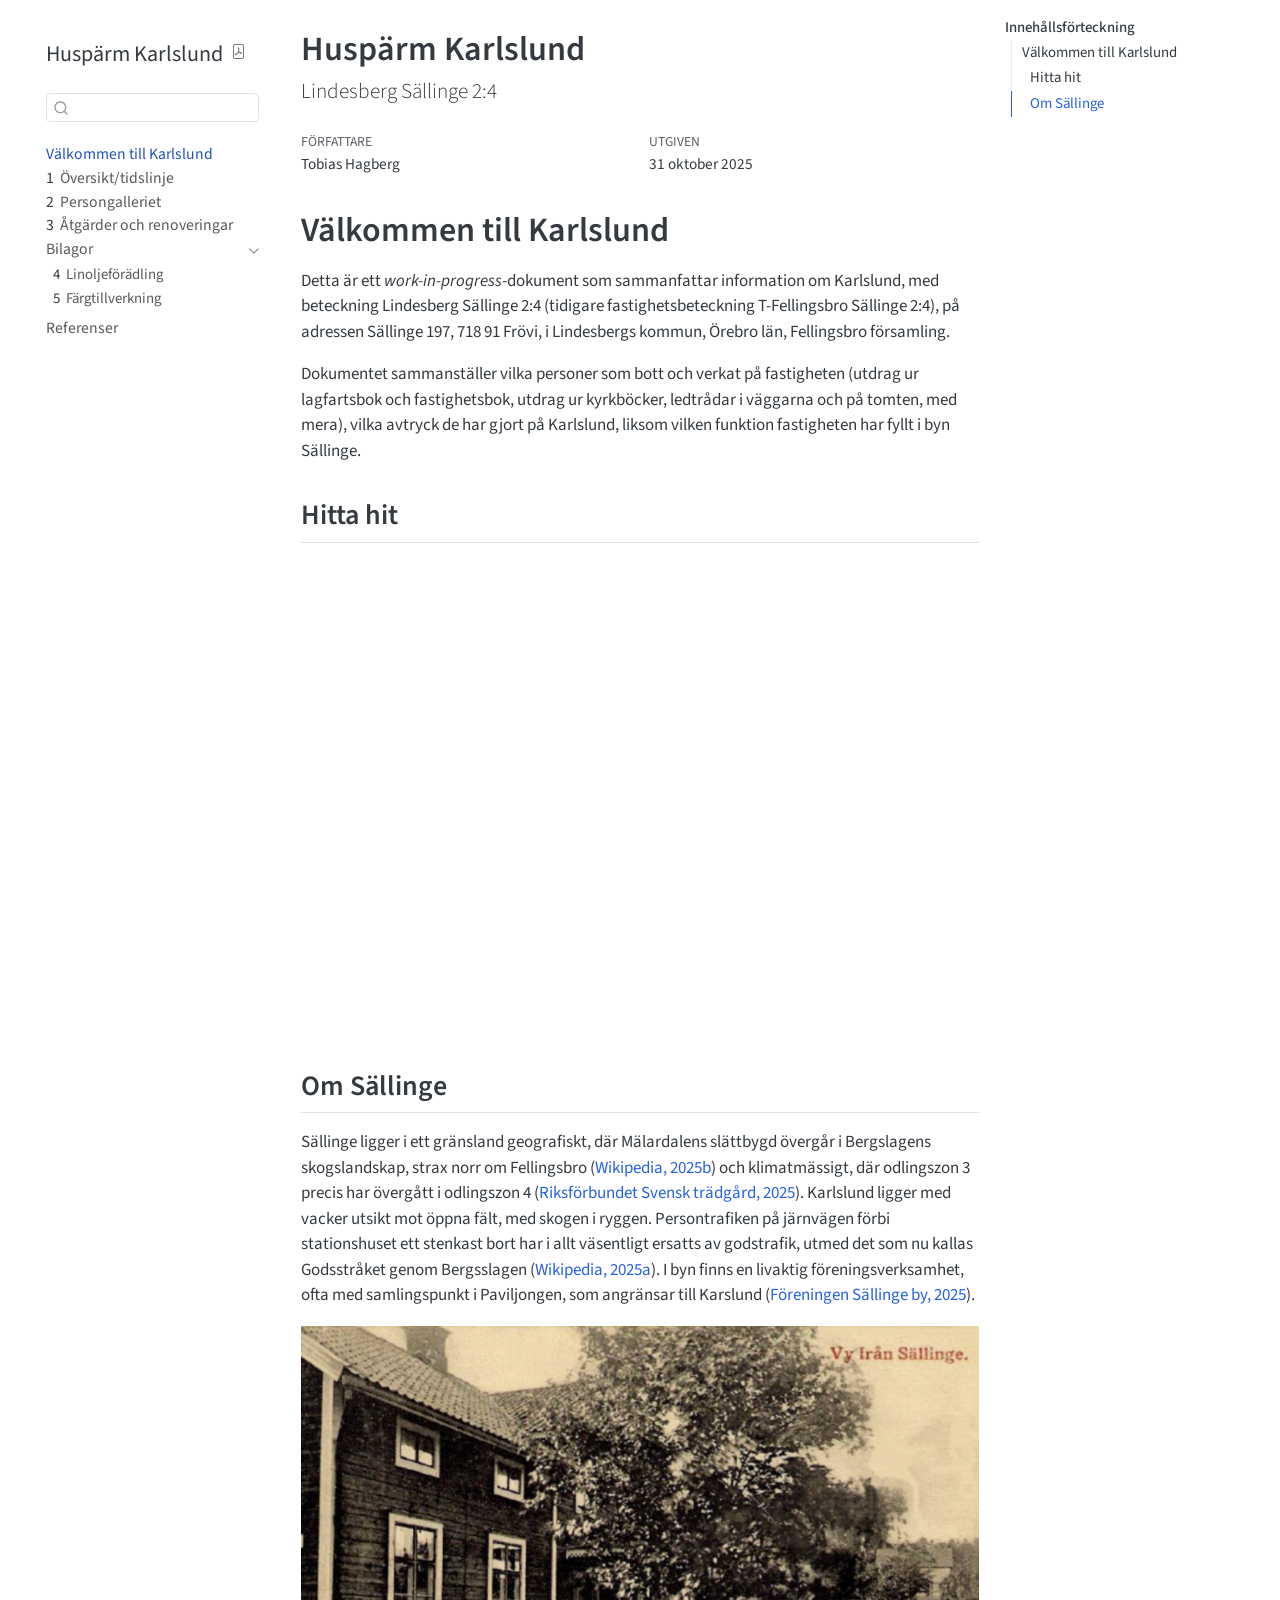
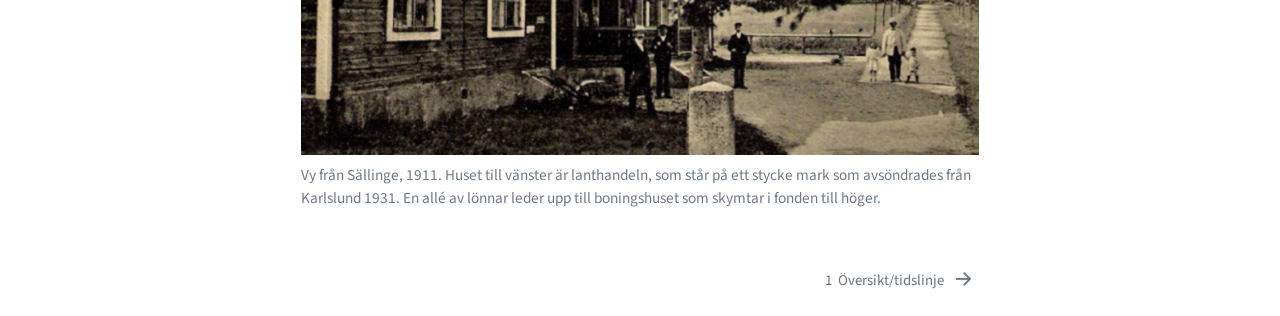
==== commit 6fd4bebd: "genererar nya docs" ====
--- a/docs/index.html
+++ b/docs/index.html
@@ -175,7 +175,7 @@
           <li class="sidebar-item">
   <div class="sidebar-item-container"> 
   <a href="./färgtillverkning.html" class="sidebar-item-text sidebar-link">
- <span class="menu-text"><span class="chapter-number">5</span>&nbsp; <span class="chapter-title">Recept på färgblandningar</span></span></a>
+ <span class="menu-text"><span class="chapter-number">5</span>&nbsp; <span class="chapter-title">Färgtillverkning</span></span></a>
   </div>
 </li>
       </ul>
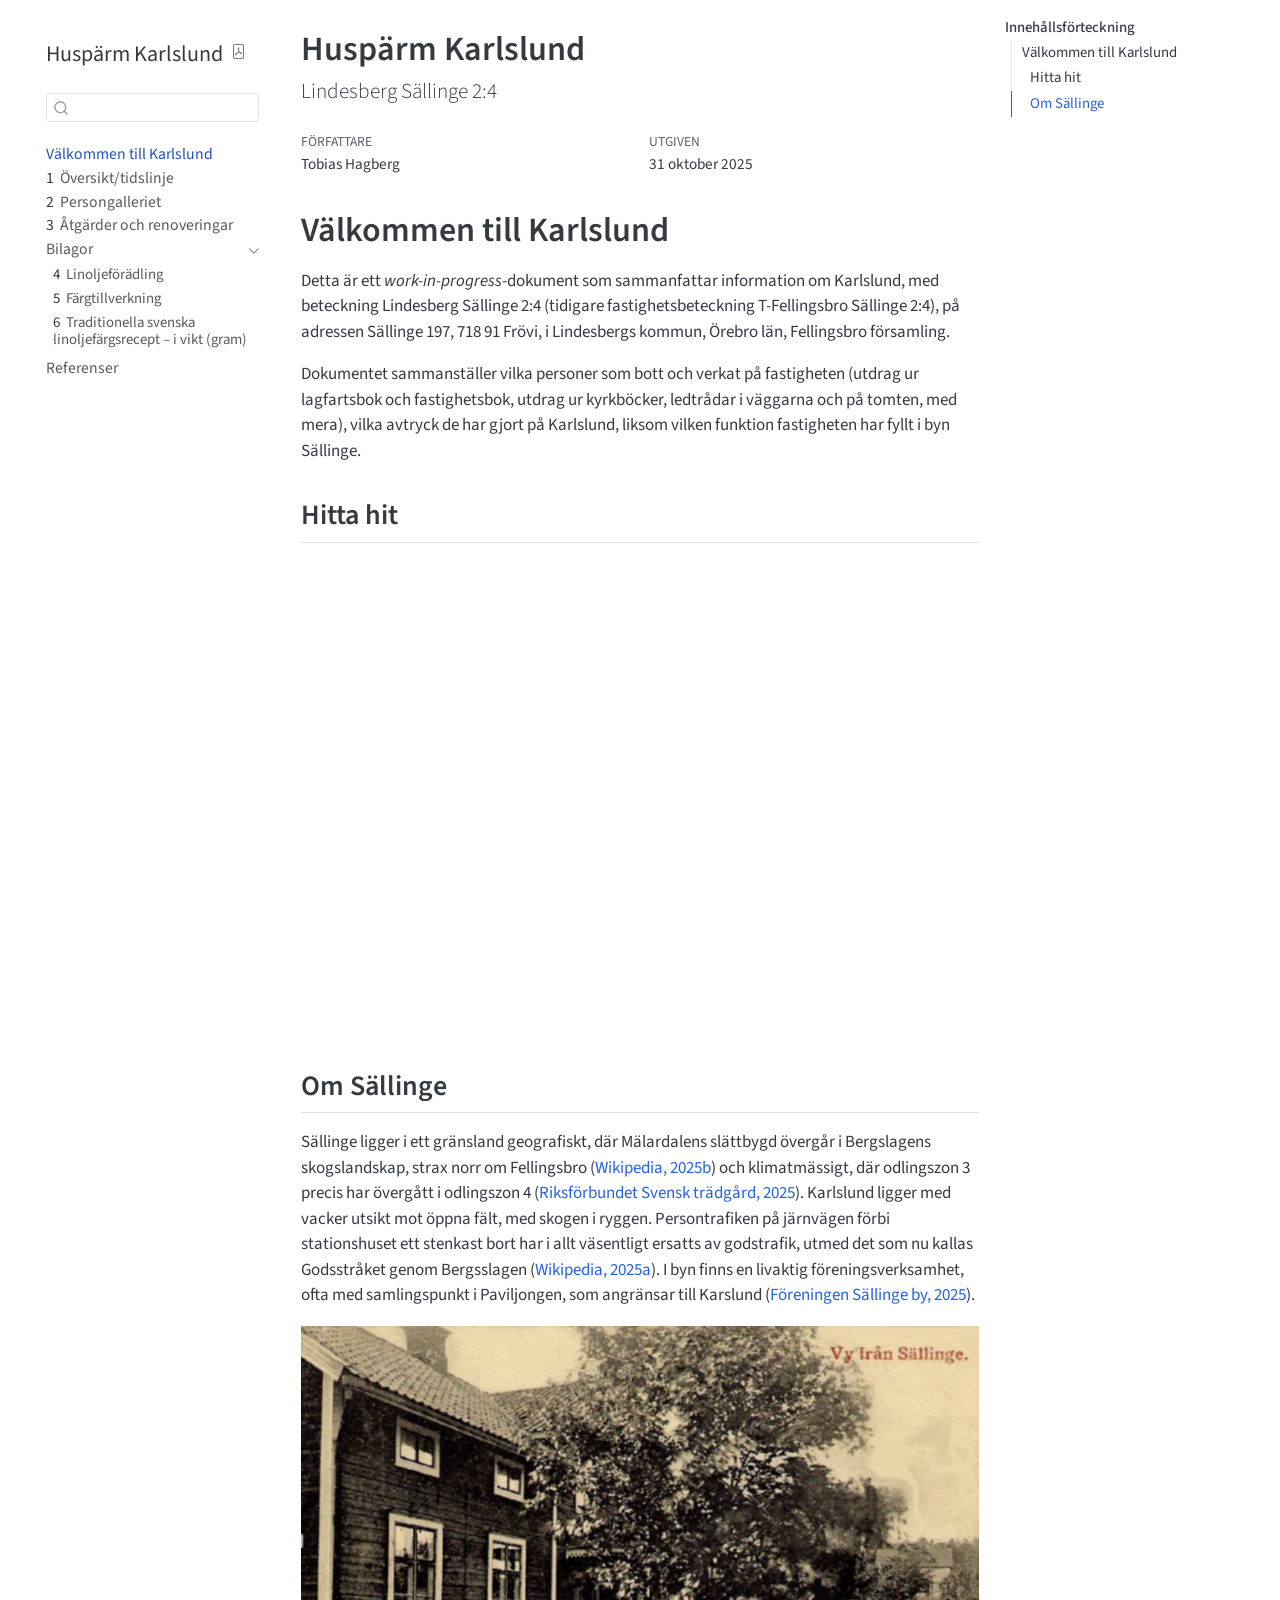
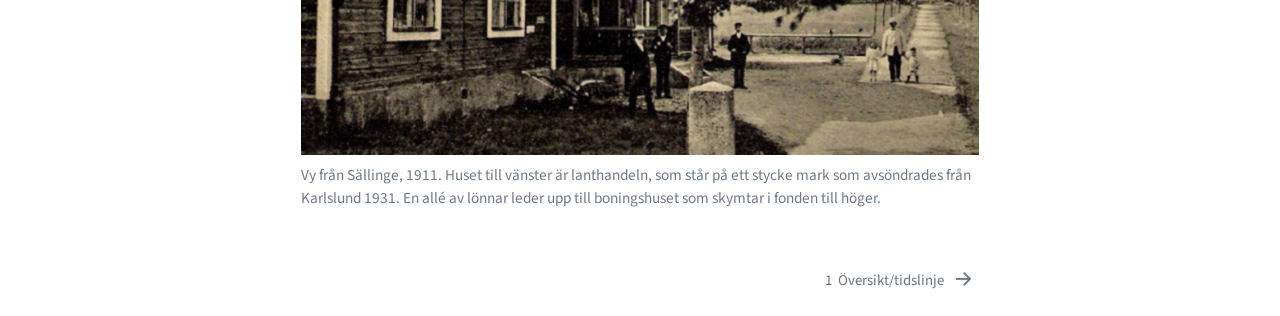
==== commit 0d188953: "genererar nya docs" ====
--- a/docs/index.html
+++ b/docs/index.html
@@ -176,6 +176,12 @@
   <div class="sidebar-item-container"> 
   <a href="./färgtillverkning.html" class="sidebar-item-text sidebar-link">
  <span class="menu-text"><span class="chapter-number">5</span>&nbsp; <span class="chapter-title">Färgtillverkning</span></span></a>
+  </div>
+</li>
+          <li class="sidebar-item">
+  <div class="sidebar-item-container"> 
+  <a href="./recept-grok.html" class="sidebar-item-text sidebar-link">
+ <span class="menu-text"><span class="chapter-number">6</span>&nbsp; <span class="chapter-title">Traditionella svenska linoljefärgsrecept – i vikt (gram)</span></span></a>
   </div>
 </li>
       </ul>
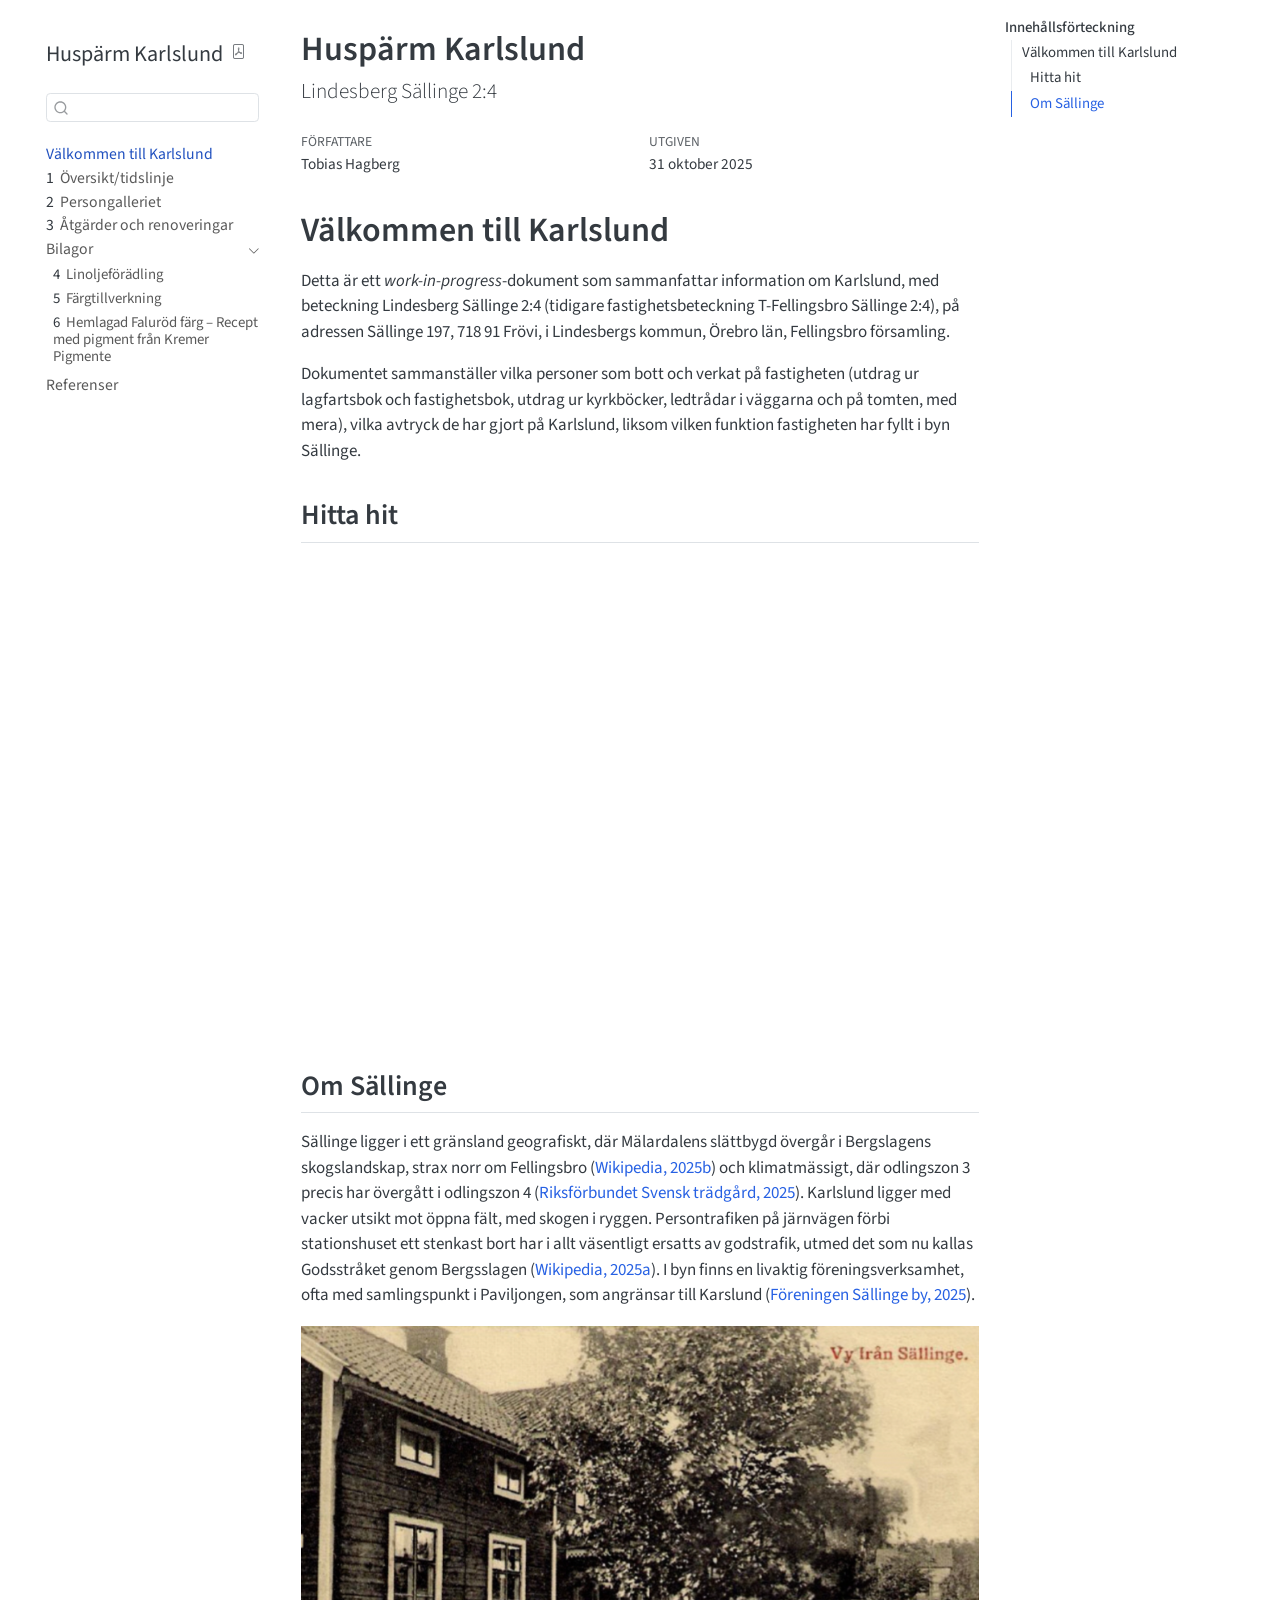
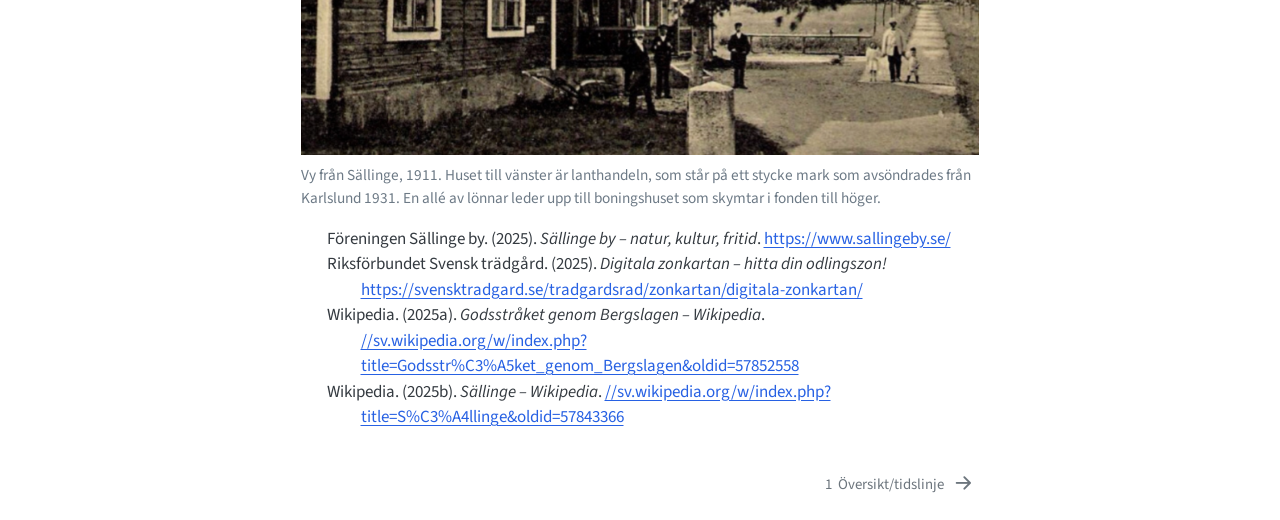
==== commit 1aefd41a: "genererar nya docs" ====
--- a/docs/index.html
+++ b/docs/index.html
@@ -181,7 +181,7 @@
           <li class="sidebar-item">
   <div class="sidebar-item-container"> 
   <a href="./recept-grok.html" class="sidebar-item-text sidebar-link">
- <span class="menu-text"><span class="chapter-number">6</span>&nbsp; <span class="chapter-title">Traditionella svenska linoljefärgsrecept – i vikt (gram)</span></span></a>
+ <span class="menu-text"><span class="chapter-number">6</span>&nbsp; <span class="chapter-title">Hemlagad Faluröd färg – Recept med pigment från Kremer Pigmente</span></span></a>
   </div>
 </li>
       </ul>
@@ -256,7 +256,7 @@
 </section>
 <section id="om-sällinge" class="level2">
 <h2 class="anchored" data-anchor-id="om-sällinge">Om Sällinge</h2>
-<p>Sällinge ligger i ett gränsland geografiskt, där Mälardalens slättbygd övergår i Bergslagens skogslandskap, strax norr om Fellingsbro <span class="citation" data-cites="wikipedia">(<a href="references.html#ref-wikipedia" role="doc-biblioref">Wikipedia, 2025b</a>)</span> och klimatmässigt, där odlingszon 3 precis har övergått i odlingszon 4 <span class="citation" data-cites="zonkartan">(<a href="references.html#ref-zonkartan" role="doc-biblioref">Riksförbundet Svensk trädgård, 2025</a>)</span>. Karlslund ligger med vacker utsikt mot öppna fält, med skogen i ryggen. Persontrafiken på järnvägen förbi stationshuset ett stenkast bort har i allt väsentligt ersatts av godstrafik, utmed det som nu kallas Godsstråket genom Bergsslagen <span class="citation" data-cites="gods">(<a href="references.html#ref-gods" role="doc-biblioref">Wikipedia, 2025a</a>)</span>. I byn finns en livaktig föreningsverksamhet, ofta med samlingspunkt i Paviljongen, som angränsar till Karslund <span class="citation" data-cites="paviljongen">(<a href="references.html#ref-paviljongen" role="doc-biblioref">Föreningen Sällinge by, 2025</a>)</span>.</p>
+<p>Sällinge ligger i ett gränsland geografiskt, där Mälardalens slättbygd övergår i Bergslagens skogslandskap, strax norr om Fellingsbro <span class="citation" data-cites="wikipedia">(<a href="#ref-wikipedia" role="doc-biblioref">Wikipedia, 2025b</a>)</span> och klimatmässigt, där odlingszon 3 precis har övergått i odlingszon 4 <span class="citation" data-cites="zonkartan">(<a href="#ref-zonkartan" role="doc-biblioref">Riksförbundet Svensk trädgård, 2025</a>)</span>. Karlslund ligger med vacker utsikt mot öppna fält, med skogen i ryggen. Persontrafiken på järnvägen förbi stationshuset ett stenkast bort har i allt väsentligt ersatts av godstrafik, utmed det som nu kallas Godsstråket genom Bergsslagen <span class="citation" data-cites="gods">(<a href="#ref-gods" role="doc-biblioref">Wikipedia, 2025a</a>)</span>. I byn finns en livaktig föreningsverksamhet, ofta med samlingspunkt i Paviljongen, som angränsar till Karslund <span class="citation" data-cites="paviljongen">(<a href="#ref-paviljongen" role="doc-biblioref">Föreningen Sällinge by, 2025</a>)</span>.</p>
 <div class="quarto-figure quarto-figure-center">
 <figure class="figure">
 <p><img src="cover.png" class="img-fluid figure-img"></p>
@@ -265,7 +265,7 @@
 </div>
 
 
-<div id="refs" class="references csl-bib-body hanging-indent" data-entry-spacing="0" data-line-spacing="2" role="list" style="display: none">
+<div id="refs" class="references csl-bib-body hanging-indent" data-entry-spacing="0" data-line-spacing="2" role="list">
 <div id="ref-paviljongen" class="csl-entry" role="listitem">
 Föreningen Sällinge by. (2025). <em><span>Sällinge by – natur, kultur, fritid</span></em>. <a href="https://www.sallingeby.se/">https://www.sallingeby.se/</a>
 </div>
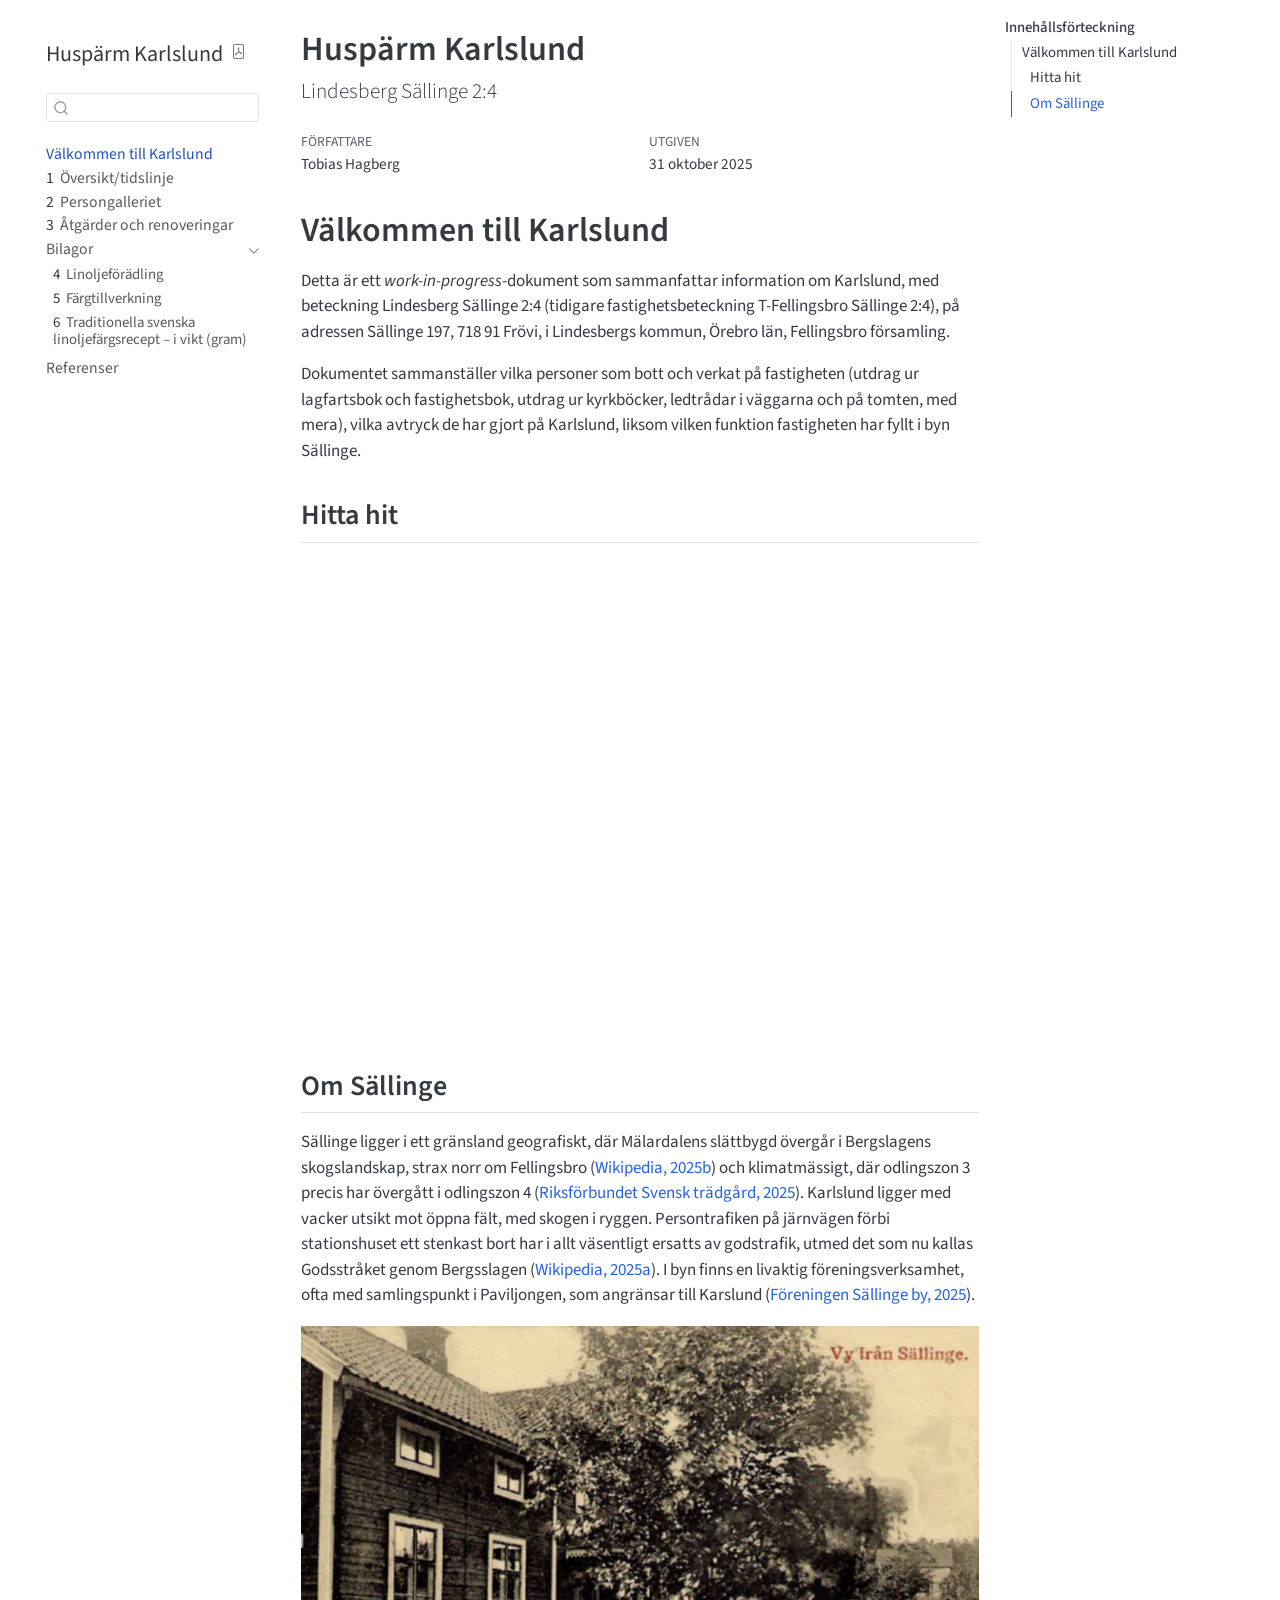
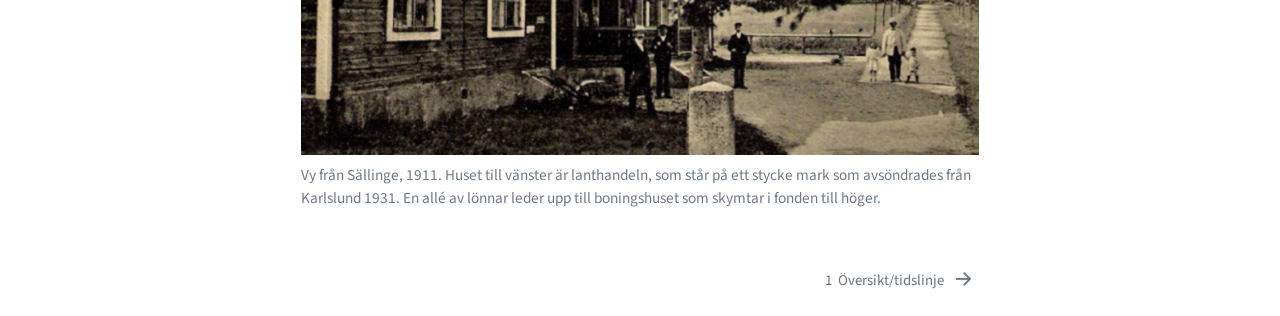
==== commit f1df0850: "genererar nya docs" ====
--- a/docs/index.html
+++ b/docs/index.html
@@ -181,7 +181,7 @@
           <li class="sidebar-item">
   <div class="sidebar-item-container"> 
   <a href="./recept-grok.html" class="sidebar-item-text sidebar-link">
- <span class="menu-text"><span class="chapter-number">6</span>&nbsp; <span class="chapter-title">Hemlagad Faluröd färg – Recept med pigment från Kremer Pigmente</span></span></a>
+ <span class="menu-text"><span class="chapter-number">6</span>&nbsp; <span class="chapter-title">Traditionella svenska linoljefärgsrecept – i vikt (gram)</span></span></a>
   </div>
 </li>
       </ul>
@@ -256,7 +256,7 @@
 </section>
 <section id="om-sällinge" class="level2">
 <h2 class="anchored" data-anchor-id="om-sällinge">Om Sällinge</h2>
-<p>Sällinge ligger i ett gränsland geografiskt, där Mälardalens slättbygd övergår i Bergslagens skogslandskap, strax norr om Fellingsbro <span class="citation" data-cites="wikipedia">(<a href="#ref-wikipedia" role="doc-biblioref">Wikipedia, 2025b</a>)</span> och klimatmässigt, där odlingszon 3 precis har övergått i odlingszon 4 <span class="citation" data-cites="zonkartan">(<a href="#ref-zonkartan" role="doc-biblioref">Riksförbundet Svensk trädgård, 2025</a>)</span>. Karlslund ligger med vacker utsikt mot öppna fält, med skogen i ryggen. Persontrafiken på järnvägen förbi stationshuset ett stenkast bort har i allt väsentligt ersatts av godstrafik, utmed det som nu kallas Godsstråket genom Bergsslagen <span class="citation" data-cites="gods">(<a href="#ref-gods" role="doc-biblioref">Wikipedia, 2025a</a>)</span>. I byn finns en livaktig föreningsverksamhet, ofta med samlingspunkt i Paviljongen, som angränsar till Karslund <span class="citation" data-cites="paviljongen">(<a href="#ref-paviljongen" role="doc-biblioref">Föreningen Sällinge by, 2025</a>)</span>.</p>
+<p>Sällinge ligger i ett gränsland geografiskt, där Mälardalens slättbygd övergår i Bergslagens skogslandskap, strax norr om Fellingsbro <span class="citation" data-cites="wikipedia">(<a href="references.html#ref-wikipedia" role="doc-biblioref">Wikipedia, 2025b</a>)</span> och klimatmässigt, där odlingszon 3 precis har övergått i odlingszon 4 <span class="citation" data-cites="zonkartan">(<a href="references.html#ref-zonkartan" role="doc-biblioref">Riksförbundet Svensk trädgård, 2025</a>)</span>. Karlslund ligger med vacker utsikt mot öppna fält, med skogen i ryggen. Persontrafiken på järnvägen förbi stationshuset ett stenkast bort har i allt väsentligt ersatts av godstrafik, utmed det som nu kallas Godsstråket genom Bergsslagen <span class="citation" data-cites="gods">(<a href="references.html#ref-gods" role="doc-biblioref">Wikipedia, 2025a</a>)</span>. I byn finns en livaktig föreningsverksamhet, ofta med samlingspunkt i Paviljongen, som angränsar till Karslund <span class="citation" data-cites="paviljongen">(<a href="references.html#ref-paviljongen" role="doc-biblioref">Föreningen Sällinge by, 2025</a>)</span>.</p>
 <div class="quarto-figure quarto-figure-center">
 <figure class="figure">
 <p><img src="cover.png" class="img-fluid figure-img"></p>
@@ -265,7 +265,7 @@
 </div>
 
 
-<div id="refs" class="references csl-bib-body hanging-indent" data-entry-spacing="0" data-line-spacing="2" role="list">
+<div id="refs" class="references csl-bib-body hanging-indent" data-entry-spacing="0" data-line-spacing="2" role="list" style="display: none">
 <div id="ref-paviljongen" class="csl-entry" role="listitem">
 Föreningen Sällinge by. (2025). <em><span>Sällinge by – natur, kultur, fritid</span></em>. <a href="https://www.sallingeby.se/">https://www.sallingeby.se/</a>
 </div>
